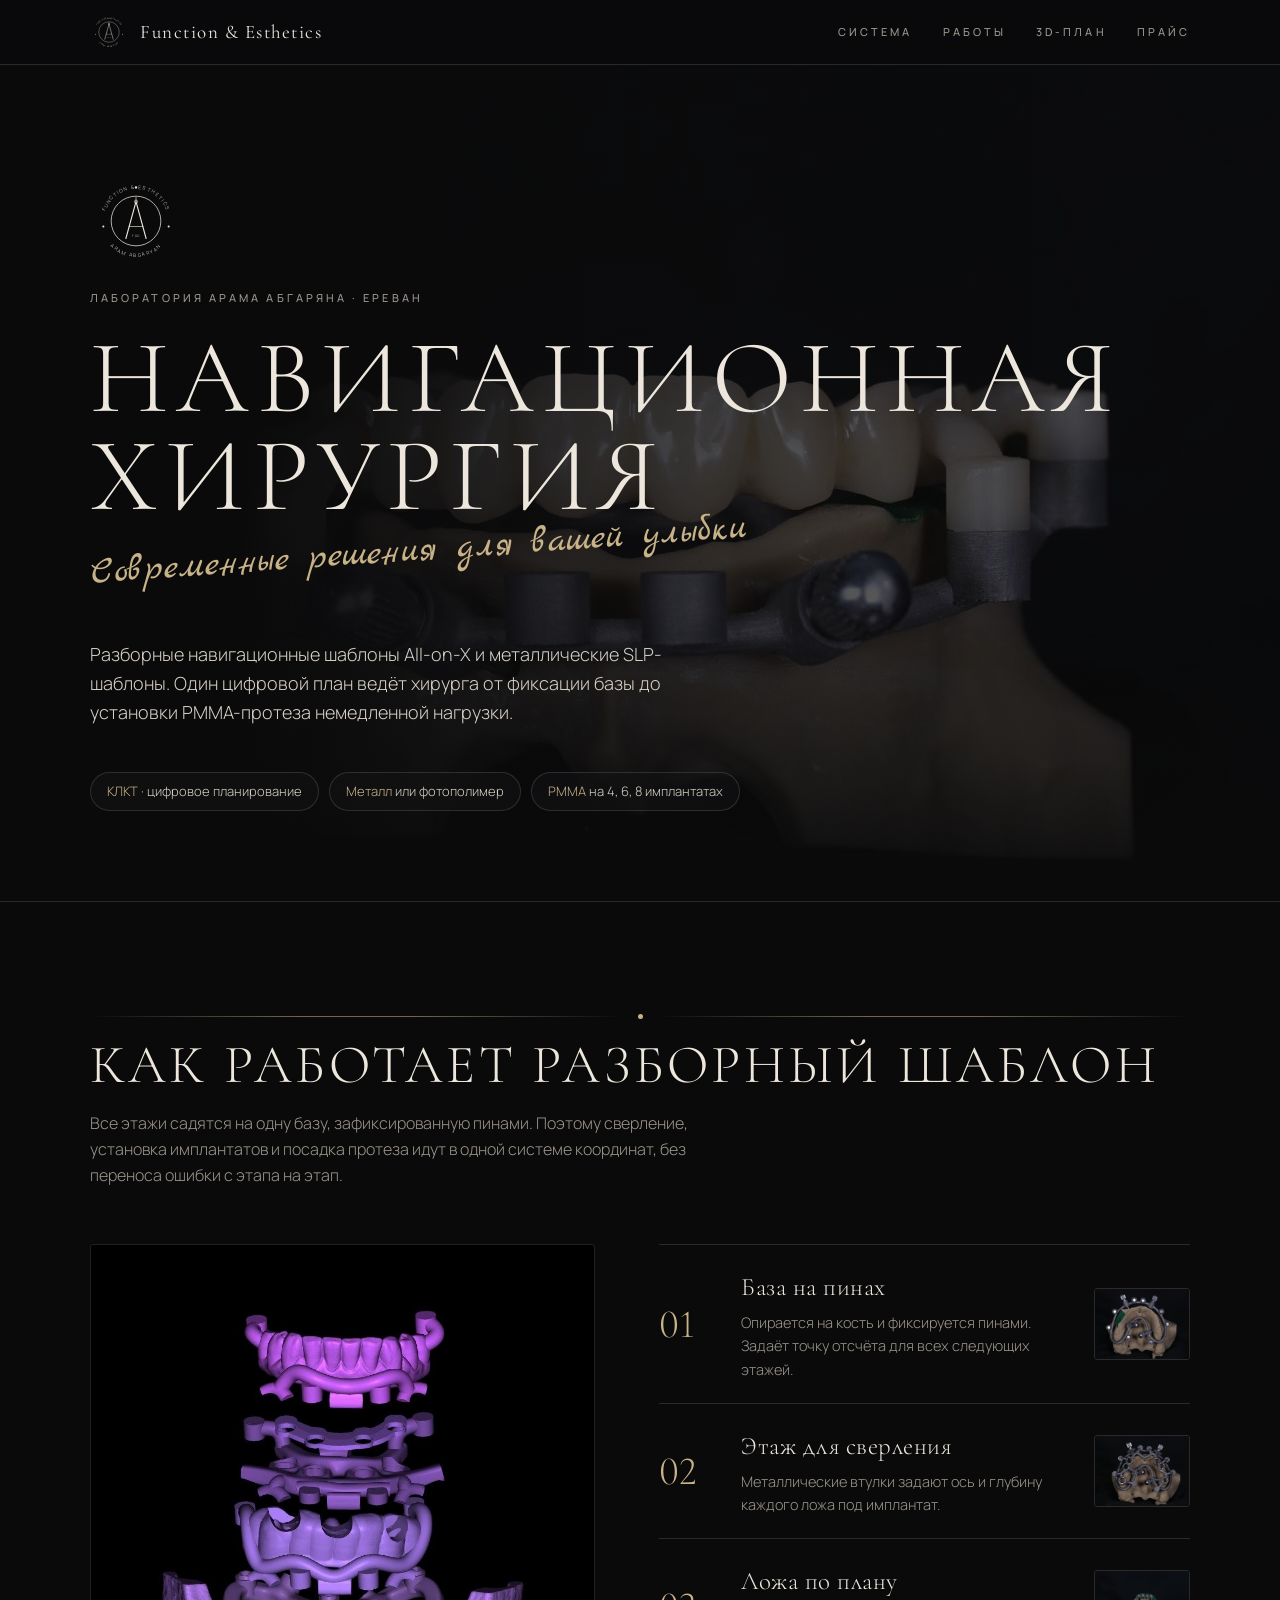
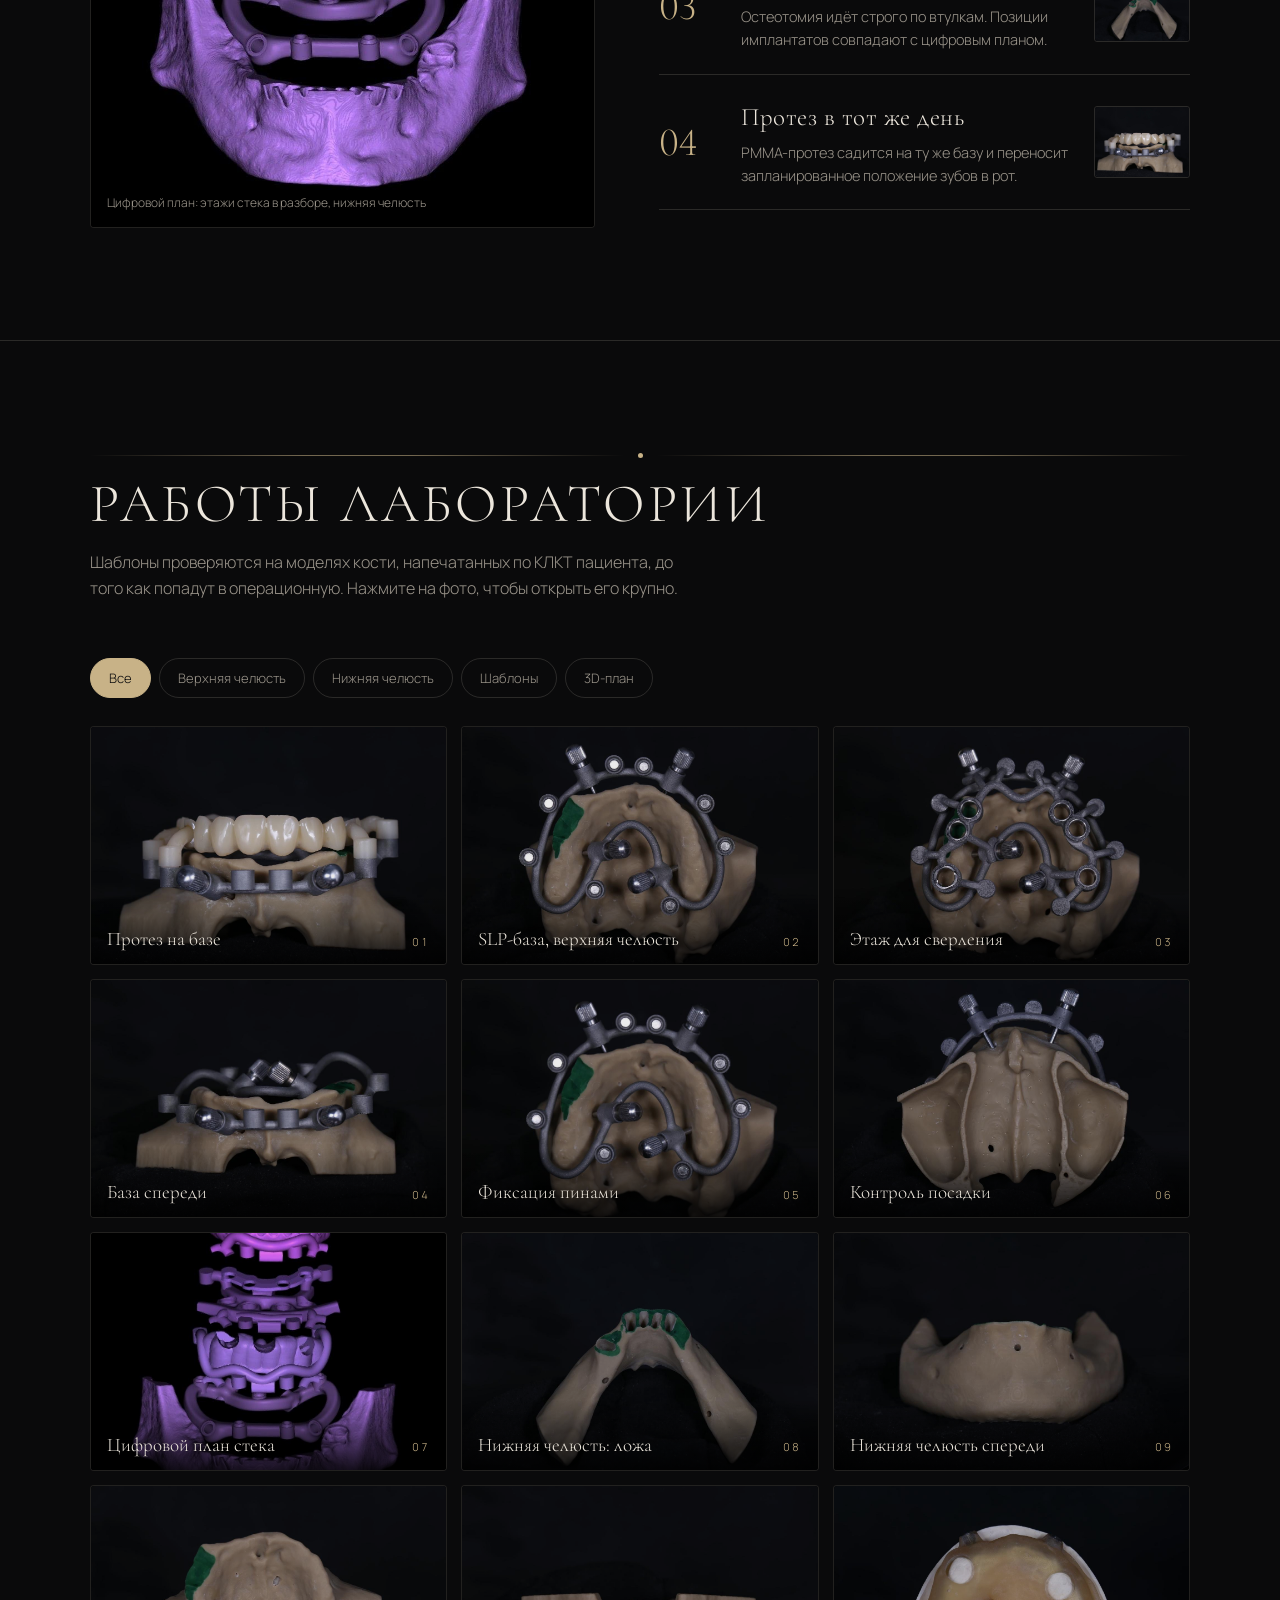
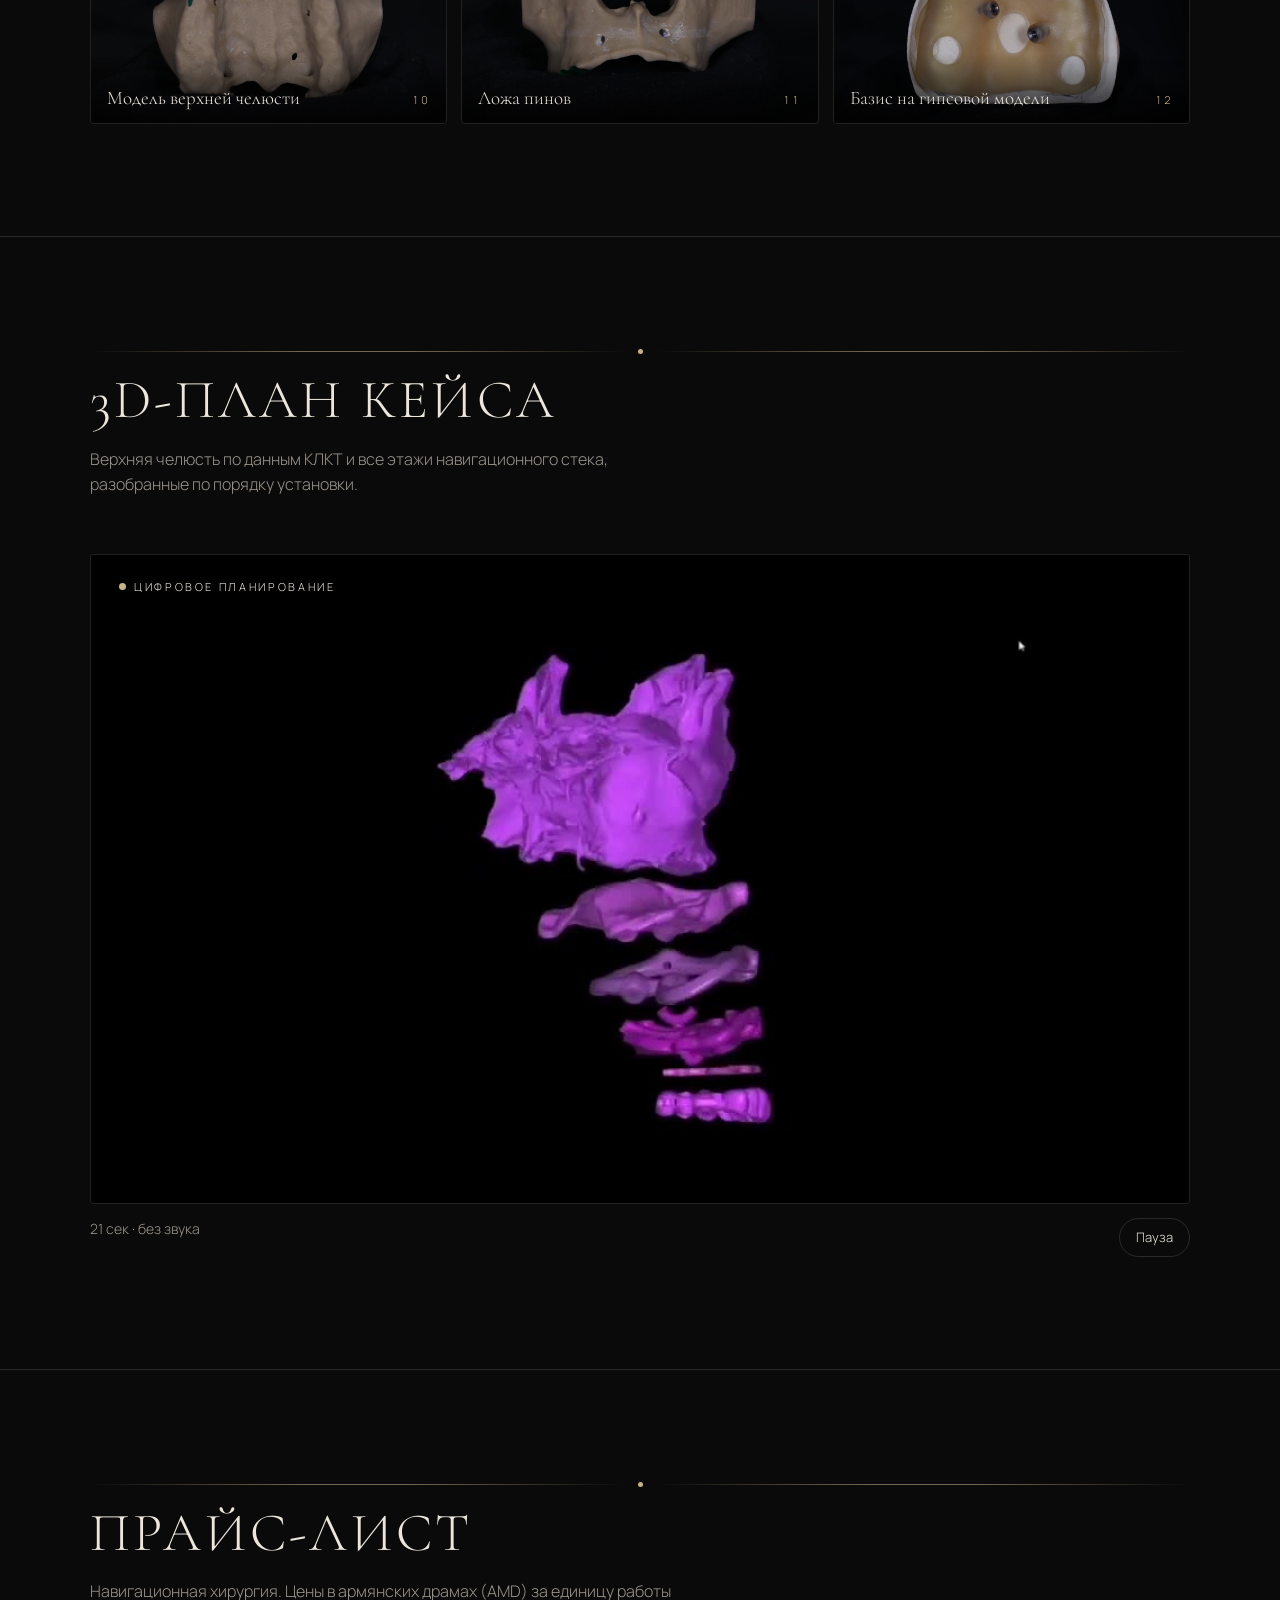
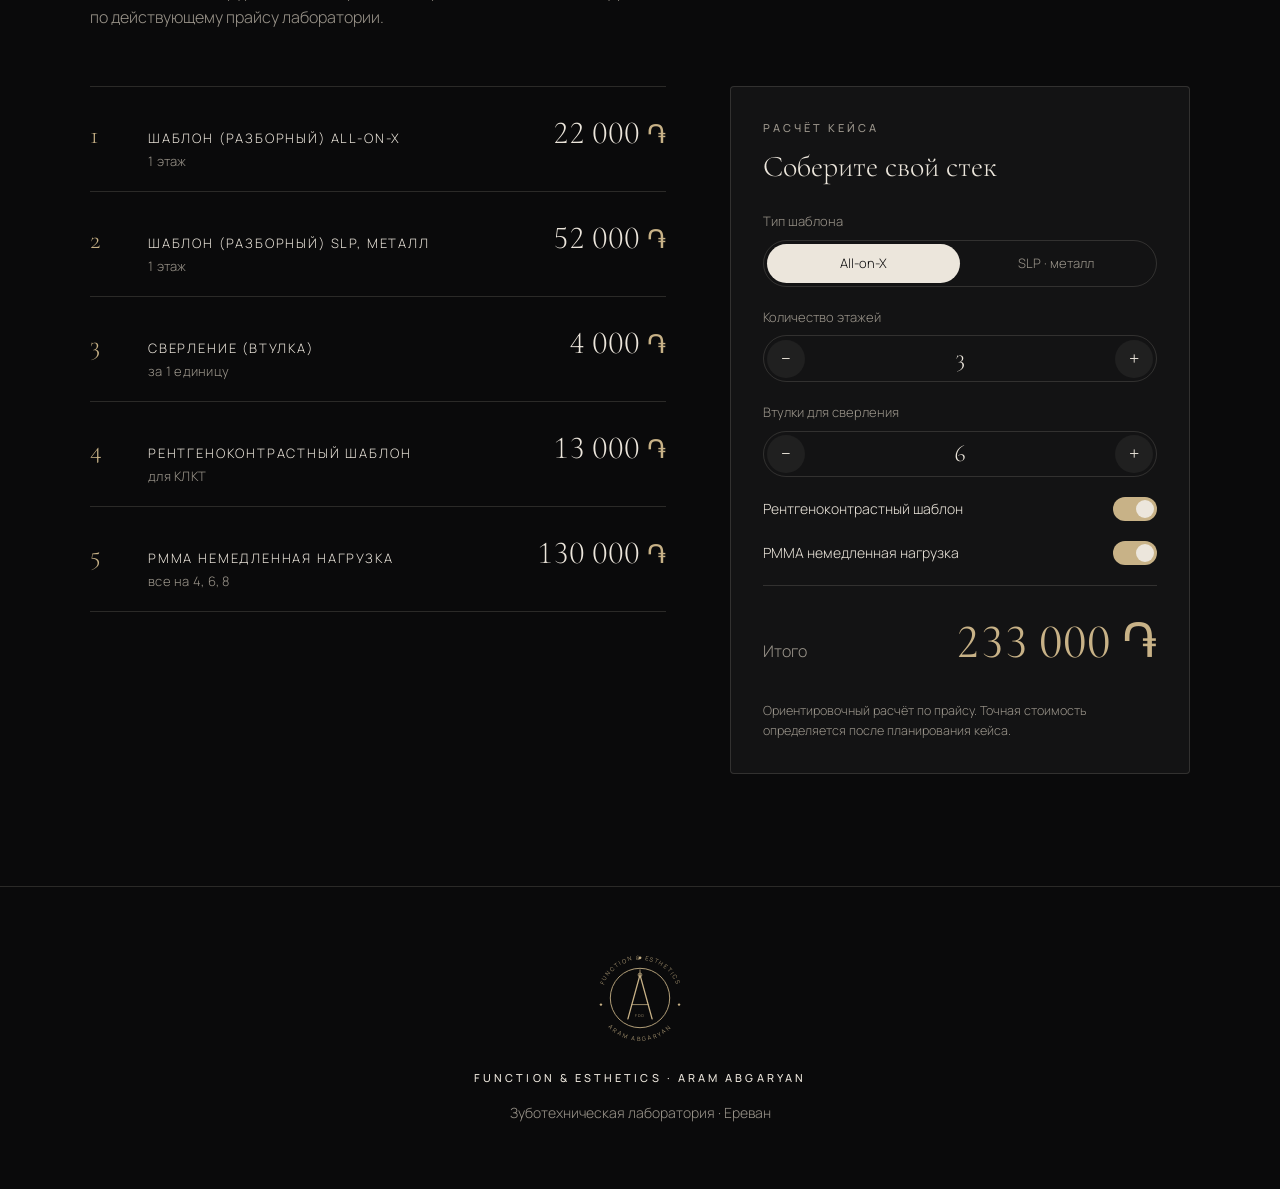
==== index.html @ 0f9ee2ac "Function & Esthetics lab gallery assets Co-Authored-By: Claude Opus 5.5 <noreply@anthropic.com> Clau" ====
<!DOCTYPE html>
<html lang="ru">
<head>
<meta charset="utf-8">
<meta name="viewport" content="width=device-width, initial-scale=1">
<title>Function &amp; Esthetics — Навигационная хирургия</title>
<link rel="preconnect" href="https://fonts.googleapis.com">
<link rel="preconnect" href="https://fonts.gstatic.com" crossorigin>
<link href="https://fonts.googleapis.com/css2?family=Cormorant+Garamond:wght@300;400;500&family=Manrope:wght@300;400;500;600&family=Marck+Script&display=swap" rel="stylesheet">
<style>
:root{
  /* Single-theme by choice: black studio, ivory type, champagne hairlines — matches the lab's own price poster */
  --ink:#0a0a0b;
  --panel:#131314;
  --ivory:#ece6dc;
  --muted:#9b958b;
  --champagne:#c8b287;
  --line:rgba(236,230,220,.14);
  --display:"Cormorant Garamond","Times New Roman",serif;
  --body:"Manrope","Helvetica Neue",Arial,sans-serif;
  --script:"Marck Script","Brush Script MT",cursive;
  /* layout: editorial column, full-bleed photography, hairline rules between sections */
  color-scheme:dark;
}
*{box-sizing:border-box}
html,body{margin:0}
body{background:var(--ink);color:var(--ivory);font-family:var(--body);font-weight:300;font-size:16px;line-height:1.6;-webkit-font-smoothing:antialiased}
img,video{max-width:100%;display:block}
a{color:inherit}
button{font:inherit;color:inherit}
:focus-visible{outline:1px solid var(--champagne);outline-offset:3px}
.wrap{max-width:1180px;margin:0 auto;padding:0 clamp(16px,4vw,40px)}
.caps{font-family:var(--body);font-size:11px;letter-spacing:.28em;text-transform:uppercase;font-weight:500}
.muted{color:var(--muted)}
h1,h2,h3{font-family:var(--display);font-weight:300;margin:0;text-wrap:balance}
h2{font-size:clamp(34px,5vw,54px);letter-spacing:.06em;text-transform:uppercase;line-height:1.05}
.rule{display:flex;align-items:center;gap:14px;color:var(--champagne)}
.rule::before,.rule::after{content:"";height:1px;flex:1;background:linear-gradient(90deg,transparent,var(--champagne) 40%,var(--champagne) 60%,transparent);opacity:.55}
.dot{width:5px;height:5px;border-radius:50%;background:var(--champagne)}

/* top bar */
header.bar{position:sticky;top:0;z-index:20;background:rgba(10,10,11,.82);backdrop-filter:blur(14px);-webkit-backdrop-filter:blur(14px);border-bottom:1px solid var(--line)}
.bar .wrap{display:flex;align-items:center;justify-content:space-between;gap:16px;height:64px}
.brand{display:flex;align-items:center;gap:12px;text-decoration:none}
.brand svg{width:38px;height:38px}
.brand b{font-family:var(--display);font-weight:400;font-size:19px;letter-spacing:.08em}
nav{display:flex;gap:clamp(12px,2.6vw,30px)}
nav a{text-decoration:none;color:var(--muted);transition:color .2s}
nav a:hover{color:var(--ivory)}
@media (max-width:620px){nav{display:none}}

/* hero */
.hero{position:relative;border-bottom:1px solid var(--line);overflow:hidden}
.hero .photo{position:absolute;inset:0}
.hero .photo img{width:100%;height:100%;object-fit:cover;object-position:60% 40%;opacity:.55}
.hero .photo::after{content:"";position:absolute;inset:0;background:linear-gradient(90deg,var(--ink) 18%,rgba(10,10,11,.55) 55%,rgba(10,10,11,.15)),linear-gradient(0deg,var(--ink),transparent 35%)}
.hero .wrap{position:relative;padding-top:clamp(56px,9vw,110px);padding-bottom:clamp(48px,7vw,90px);display:grid;gap:22px}
.hero .seal{width:92px;height:92px}
.hero h1{font-size:clamp(44px,8.2vw,104px);line-height:.95;letter-spacing:.07em;text-transform:uppercase;max-width:11ch}
.script{font-family:var(--script);color:var(--champagne);font-size:clamp(26px,3.4vw,38px);line-height:1.1;transform:rotate(-4deg);transform-origin:left;margin:6px 0 4px}
.lead{max-width:52ch;color:#d6d0c6;font-size:clamp(16px,1.6vw,18px)}
.chips{display:flex;flex-wrap:wrap;gap:10px;margin-top:6px}
.chip{border:1px solid var(--line);border-radius:999px;padding:8px 16px;font-size:13px;color:#d6d0c6;background:rgba(19,19,20,.6)}
.chip em{font-style:normal;color:var(--champagne)}

section{padding:clamp(64px,9vw,112px) 0;border-bottom:1px solid var(--line)}
.head{display:grid;gap:18px;margin-bottom:clamp(32px,5vw,56px)}
.head p{max-width:60ch;margin:0;color:var(--muted)}

/* stack */
.stack{display:grid;grid-template-columns:1fr 1.05fr;gap:clamp(28px,5vw,64px);align-items:start}
@media (max-width:860px){.stack{grid-template-columns:1fr}}
.render{position:relative;background:#000;border:1px solid var(--line);border-radius:4px;overflow:hidden}
.render img{width:100%;aspect-ratio:935/1080;object-fit:cover}
.render figcaption{position:absolute;left:16px;bottom:14px;right:16px;font-size:12px;color:var(--muted)}
.steps{list-style:none;margin:0;padding:0;display:grid}
.step{display:grid;grid-template-columns:64px 1fr 96px;gap:18px;align-items:center;padding:22px 0;border-top:1px solid var(--line);cursor:pointer;background:none;border-left:0;border-right:0;border-bottom:0;text-align:left;width:100%}
.steps li:last-child .step{border-bottom:1px solid var(--line)}
.step .n{font-family:var(--display);font-size:40px;color:var(--champagne);line-height:1;font-variant-numeric:lining-nums}
.step h3{font-size:25px;letter-spacing:.02em;margin-bottom:4px}
.step p{margin:0;color:var(--muted);font-size:14.5px}
.step img{width:96px;height:72px;object-fit:cover;border-radius:3px;border:1px solid var(--line);transition:transform .35s,border-color .35s}
.step:hover img{transform:scale(1.04);border-color:var(--champagne)}
@media (max-width:480px){.step{grid-template-columns:44px 1fr}.step img{display:none}.step .n{font-size:32px}}

/* gallery */
.filters{display:flex;flex-wrap:wrap;gap:8px;margin-bottom:28px}
.filters button{background:none;border:1px solid var(--line);border-radius:999px;padding:9px 18px;font-size:13px;color:var(--muted);cursor:pointer;transition:all .2s}
.filters button:hover{color:var(--ivory)}
.filters button[aria-pressed="true"]{border-color:var(--champagne);color:var(--ink);background:var(--champagne)}
.grid{display:grid;grid-template-columns:repeat(3,1fr);gap:14px}
@media (max-width:900px){.grid{grid-template-columns:repeat(2,1fr)}}
@media (max-width:420px){.grid{grid-template-columns:1fr}}
.card{position:relative;padding:0;border:1px solid var(--line);border-radius:4px;overflow:hidden;background:#000;cursor:zoom-in;text-align:left}
.card img{width:100%;aspect-ratio:3/2;object-fit:cover;transition:transform .7s cubic-bezier(.2,.7,.2,1),opacity .4s;opacity:.92}
.card:hover img{transform:scale(1.045);opacity:1}
.card .cap{position:absolute;left:0;right:0;bottom:0;padding:34px 16px 14px;background:linear-gradient(0deg,rgba(0,0,0,.85),transparent);display:flex;justify-content:space-between;align-items:end;gap:10px}
.card .cap span{font-family:var(--display);font-size:19px;line-height:1.15}
.card .cap small{font-size:11px;letter-spacing:.2em;color:var(--champagne);font-variant-numeric:tabular-nums}
.card[hidden]{display:none}

/* film */
.film{position:relative;border:1px solid var(--line);border-radius:4px;overflow:hidden;background:#000}
.film video{width:100%;aspect-ratio:976/576;object-fit:cover}
.film .tag{position:absolute;top:16px;left:16px;display:flex;align-items:center;gap:8px;font-size:11px;letter-spacing:.24em;text-transform:uppercase;color:var(--ivory);background:rgba(0,0,0,.55);padding:7px 12px;border-radius:999px}
.film .tag i{width:7px;height:7px;border-radius:50%;background:var(--champagne)}
.film-note{display:flex;justify-content:space-between;flex-wrap:wrap;gap:12px;margin-top:14px;font-size:14px}
.ghost{background:none;border:1px solid var(--line);border-radius:999px;padding:8px 16px;cursor:pointer;font-size:13px}
.ghost:hover{border-color:var(--champagne)}

/* price */
.price{display:grid;grid-template-columns:1.25fr 1fr;gap:clamp(28px,5vw,64px);align-items:start}
@media (max-width:900px){.price{grid-template-columns:1fr}}
.list{list-style:none;margin:0;padding:0}
.list li{display:grid;grid-template-columns:44px 1fr auto;gap:14px;align-items:baseline;padding:20px 0;border-bottom:1px solid var(--line)}
.list li:first-child{border-top:1px solid var(--line)}
.list .i{font-family:var(--display);font-size:26px;color:var(--champagne)}
.list .t{font-size:13px;letter-spacing:.14em;text-transform:uppercase;line-height:1.5}
.list .t small{display:block;letter-spacing:.02em;text-transform:none;color:var(--muted);font-size:13px;margin-top:3px}
.list .cur{color:var(--champagne);font-size:.8em}
.list .p{font-family:var(--display);font-size:clamp(26px,3vw,32px);font-variant-numeric:tabular-nums lining-nums;white-space:nowrap}
.calc{border:1px solid var(--line);border-radius:4px;padding:clamp(20px,3vw,32px);background:var(--panel);display:grid;gap:20px}
.calc h3{font-size:30px}
.field{display:grid;gap:8px}
.field label{font-size:13px;color:var(--muted)}
.seg{display:grid;grid-template-columns:1fr 1fr;border:1px solid var(--line);border-radius:999px;padding:3px}
.seg button{background:none;border:0;border-radius:999px;padding:9px 10px;font-size:13px;cursor:pointer;color:var(--muted)}
.seg button[aria-pressed="true"]{background:var(--ivory);color:var(--ink)}
.stepper{display:flex;align-items:center;justify-content:space-between;border:1px solid var(--line);border-radius:999px;padding:3px}
.stepper button{width:38px;height:38px;border-radius:50%;border:0;background:rgba(236,230,220,.06);cursor:pointer;font-size:18px}
.stepper button:hover{background:rgba(200,178,135,.25)}
.stepper output{font-family:var(--display);font-size:24px;font-variant-numeric:tabular-nums}
.toggle{display:flex;align-items:center;justify-content:space-between;gap:12px;font-size:14px;cursor:pointer}
.toggle input{appearance:none;-webkit-appearance:none;width:44px;height:24px;border-radius:999px;background:rgba(236,230,220,.14);position:relative;cursor:pointer;flex:none;margin:0;transition:background .2s}
.toggle input::after{content:"";position:absolute;top:3px;left:3px;width:18px;height:18px;border-radius:50%;background:var(--ivory);transition:transform .2s}
.toggle input:checked{background:var(--champagne)}
.toggle input:checked::after{transform:translateX(20px)}
.total{border-top:1px solid var(--line);padding-top:18px;display:flex;justify-content:space-between;align-items:baseline;gap:12px}
.total strong{font-family:var(--display);font-weight:400;font-size:clamp(38px,5vw,48px);color:var(--champagne);font-variant-numeric:tabular-nums lining-nums}
.fine{font-size:12.5px;color:var(--muted);margin:0}

footer{padding:56px 0 64px}
footer .wrap{display:grid;justify-items:center;gap:16px;text-align:center}
footer svg{width:110px;height:110px}

/* lightbox */
.lb{position:fixed;inset:0;z-index:50;background:rgba(5,5,6,.96);display:none;grid-template-rows:auto 1fr auto;padding:16px clamp(12px,3vw,32px)}
.lb.open{display:grid}
.lb-top{display:flex;justify-content:space-between;align-items:center;height:48px}
.lb-stage{position:relative;display:flex;align-items:center;justify-content:center;min-height:0;touch-action:pan-y}
.lb-stage img{max-height:100%;max-width:100%;object-fit:contain;border-radius:3px}
.lb-nav{position:absolute;top:50%;transform:translateY(-50%);width:52px;height:52px;border-radius:50%;border:1px solid var(--line);background:rgba(10,10,11,.6);cursor:pointer;font-size:22px}
.lb-nav:hover{border-color:var(--champagne)}
.lb-prev{left:0}.lb-next{right:0}
@media (max-width:620px){.lb-nav{display:none}}
.lb-cap{max-width:760px;margin:0 auto;text-align:center;padding:16px 0 8px}
.lb-cap h3{font-size:28px;margin-bottom:6px}
.lb-cap p{margin:0;color:#cfc9bf;font-size:15px}
.x{background:none;border:1px solid var(--line);border-radius:999px;padding:8px 16px;cursor:pointer;font-size:13px}

@media (prefers-reduced-motion:reduce){*{transition:none!important;animation:none!important}}
</style>
</head>
<body>

<svg width="0" height="0" style="position:absolute" aria-hidden="true">
  <defs>
    <symbol id="seal" viewBox="0 0 200 200">
      <path id="arcTop" d="M30,100 a70,70 0 0 1 140,0" fill="none"/>
      <path id="arcBot" d="M22,100 a78,78 0 0 0 156,0" fill="none"/>
      <circle cx="100" cy="100" r="54" fill="none" stroke="currentColor" stroke-width="1.6"/>
      <circle cx="100" cy="27" r="2.6" fill="currentColor"/>
      <circle cx="29" cy="112" r="2.2" fill="currentColor"/>
      <circle cx="171" cy="112" r="2.2" fill="currentColor"/>
      <!-- compass-style A -->
      <path d="M100 58 L78 138 M100 58 L122 138" stroke="currentColor" stroke-width="2.4" fill="none" stroke-linecap="round"/>
      <path d="M84 112 L116 112" stroke="currentColor" stroke-width="1.4"/>
      <path d="M100 48 L100 58" stroke="currentColor" stroke-width="1.4"/>
      <circle cx="100" cy="58" r="3.4" fill="none" stroke="currentColor" stroke-width="1.4"/>
      <text x="100" y="134" text-anchor="middle" font-family="Manrope,Arial" font-size="7" letter-spacing="1.5" fill="currentColor">FDO</text>
      <text font-family="Manrope,Arial" font-size="10.5" letter-spacing="3.2" fill="currentColor"><textPath href="#arcTop" startOffset="50%" text-anchor="middle">FUNCTION &amp; ESTHETICS</textPath></text>
      <text font-family="Manrope,Arial" font-size="10.5" letter-spacing="3.2" fill="currentColor"><textPath href="#arcBot" startOffset="50%" text-anchor="middle">ARAM ABGARYAN</textPath></text>
    </symbol>
  </defs>
</svg>

<header class="bar">
  <div class="wrap">
    <a class="brand" href="#top" aria-label="Function & Esthetics, наверх">
      <svg style="color:var(--ivory)"><use href="#seal"/></svg>
      <b>Function &amp; Esthetics</b>
    </a>
    <nav class="caps" aria-label="Разделы">
      <a href="#stack">Система</a>
      <a href="#works">Работы</a>
      <a href="#film">3D-план</a>
      <a href="#price">Прайс</a>
    </nav>
  </div>
</header>

<main id="top">
  <div class="hero">
    <div class="photo"><img src="assets/stack-front.jpg" alt="" fetchpriority="high"></div>
    <div class="wrap">
      <svg class="seal" style="color:var(--ivory)" aria-hidden="true"><use href="#seal"/></svg>
      <div class="caps muted">Лаборатория Арама Абгаряна · Ереван</div>
      <h1>Навигационная хирургия</h1>
      <div class="script">Современные решения для вашей улыбки</div>
      <p class="lead">Разборные навигационные шаблоны All-on-X и металлические SLP-шаблоны. Один цифровой план ведёт хирурга от фиксации базы до установки PMMA-протеза немедленной нагрузки.</p>
      <div class="chips">
        <span class="chip"><em>КЛКТ</em> · цифровое планирование</span>
        <span class="chip"><em>Металл</em> или фотополимер</span>
        <span class="chip"><em>PMMA</em> на 4, 6, 8 имплантатах</span>
      </div>
    </div>
  </div>

  <section id="stack">
    <div class="wrap">
      <div class="head">
        <div class="rule"><span class="dot"></span></div>
        <h2>Как работает разборный шаблон</h2>
        <p>Все этажи садятся на одну базу, зафиксированную пинами. Поэтому сверление, установка имплантатов и посадка протеза идут в одной системе координат, без переноса ошибки с этапа на этап.</p>
      </div>
      <div class="stack">
        <figure class="render" style="margin:0">
          <img src="assets/plan-render.jpg" alt="3D-модель нижней челюсти и этажи навигационного шаблона в разборе" loading="lazy">
          <figcaption>Цифровой план: этажи стека в разборе, нижняя челюсть</figcaption>
        </figure>
        <ol class="steps">
          <li><button class="step" data-open="base-upper">
            <span class="n">01</span>
            <span><h3>База на пинах</h3><p>Опирается на кость и фиксируется пинами. Задаёт точку отсчёта для всех следующих этажей.</p></span>
            <img src="assets/base-upper.jpg" alt="" loading="lazy">
          </button></li>
          <li><button class="step" data-open="drill-level">
            <span class="n">02</span>
            <span><h3>Этаж для сверления</h3><p>Металлические втулки задают ось и глубину каждого ложа под имплантат.</p></span>
            <img src="assets/drill-level.jpg" alt="" loading="lazy">
          </button></li>
          <li><button class="step" data-open="lower-osteotomy">
            <span class="n">03</span>
            <span><h3>Ложа по плану</h3><p>Остеотомия идёт строго по втулкам. Позиции имплантатов совпадают с цифровым планом.</p></span>
            <img src="assets/lower-osteotomy.jpg" alt="" loading="lazy">
          </button></li>
          <li><button class="step" data-open="stack-front">
            <span class="n">04</span>
            <span><h3>Протез в тот же день</h3><p>PMMA-протез садится на ту же базу и переносит запланированное положение зубов в рот.</p></span>
            <img src="assets/stack-front.jpg" alt="" loading="lazy">
          </button></li>
        </ol>
      </div>
    </div>
  </section>

  <section id="works">
    <div class="wrap">
      <div class="head">
        <div class="rule"><span class="dot"></span></div>
        <h2>Работы лаборатории</h2>
        <p>Шаблоны проверяются на моделях кости, напечатанных по КЛКТ пациента, до того как попадут в операционную. Нажмите на фото, чтобы открыть его крупно.</p>
      </div>
      <div class="filters" role="group" aria-label="Фильтр работ" id="filters"></div>
      <div class="grid" id="grid"></div>
    </div>
  </section>

  <section id="film">
    <div class="wrap">
      <div class="head">
        <div class="rule"><span class="dot"></span></div>
        <h2>3D-план кейса</h2>
        <p>Верхняя челюсть по данным КЛКТ и все этажи навигационного стека, разобранные по порядку установки.</p>
      </div>
      <div class="film">
        <video id="vid" src="assets/plan.mp4" poster="assets/plan-poster.jpg" autoplay muted loop playsinline preload="metadata" aria-label="Вращающаяся 3D-модель верхней челюсти со стеком шаблонов"></video>
        <span class="tag"><i></i>Цифровое планирование</span>
      </div>
      <div class="film-note">
        <span class="muted">21 сек · без звука</span>
        <button class="ghost" id="vidToggle" type="button">Пауза</button>
      </div>
    </div>
  </section>

  <section id="price">
    <div class="wrap">
      <div class="head">
        <div class="rule"><span class="dot"></span></div>
        <h2>Прайс-лист</h2>
        <p>Навигационная хирургия. Цены в армянских драмах (AMD) за единицу работы по действующему прайсу лаборатории.</p>
      </div>
      <div class="price">
        <ol class="list">
          <li><span class="i">1</span><span class="t">Шаблон (разборный) All-on-X<small>1 этаж</small></span><span class="p">22 000 <span class="cur">֏</span></span></li>
          <li><span class="i">2</span><span class="t">Шаблон (разборный) SLP, металл<small>1 этаж</small></span><span class="p">52 000 <span class="cur">֏</span></span></li>
          <li><span class="i">3</span><span class="t">Сверление (втулка)<small>за 1 единицу</small></span><span class="p">4 000 <span class="cur">֏</span></span></li>
          <li><span class="i">4</span><span class="t">Рентгеноконтрастный шаблон<small>для КЛКТ</small></span><span class="p">13 000 <span class="cur">֏</span></span></li>
          <li><span class="i">5</span><span class="t">PMMA немедленная нагрузка<small>все на 4, 6, 8</small></span><span class="p">130 000 <span class="cur">֏</span></span></li>
        </ol>

        <form class="calc" id="calc" aria-labelledby="calcTitle">
          <div>
            <div class="caps muted" style="margin-bottom:6px">Расчёт кейса</div>
            <h3 id="calcTitle">Соберите свой стек</h3>
          </div>
          <div class="field">
            <label id="lblType">Тип шаблона</label>
            <div class="seg" role="group" aria-labelledby="lblType">
              <button type="button" id="tAll" aria-pressed="true" data-price="22000">All-on-X</button>
              <button type="button" id="tSlp" aria-pressed="false" data-price="52000">SLP · металл</button>
            </div>
          </div>
          <div class="field">
            <label id="lblFloors">Количество этажей</label>
            <div class="stepper" role="group" aria-labelledby="lblFloors">
              <button type="button" id="fMinus" aria-label="Меньше этажей">−</button>
              <output id="floors" aria-live="polite">3</output>
              <button type="button" id="fPlus" aria-label="Больше этажей">+</button>
            </div>
          </div>
          <div class="field">
            <label id="lblSleeves">Втулки для сверления</label>
            <div class="stepper" role="group" aria-labelledby="lblSleeves">
              <button type="button" id="sMinus" aria-label="Меньше втулок">−</button>
              <output id="sleeves" aria-live="polite">6</output>
              <button type="button" id="sPlus" aria-label="Больше втулок">+</button>
            </div>
          </div>
          <label class="toggle" for="xray">Рентгеноконтрастный шаблон <input type="checkbox" id="xray" checked></label>
          <label class="toggle" for="pmma">PMMA немедленная нагрузка <input type="checkbox" id="pmma" checked></label>
          <div class="total"><span class="muted">Итого</span><strong id="total">—</strong></div>
          <p class="fine">Ориентировочный расчёт по прайсу. Точная стоимость определяется после планирования кейса.</p>
        </form>
      </div>
    </div>
  </section>
</main>

<footer>
  <div class="wrap">
    <svg style="color:var(--champagne)" aria-hidden="true"><use href="#seal"/></svg>
    <div class="caps">Function &amp; Esthetics · Aram Abgaryan</div>
    <div class="muted" style="font-size:14px">Зуботехническая лаборатория · Ереван</div>
  </div>
</footer>

<div class="lb" id="lb" role="dialog" aria-modal="true" aria-labelledby="lbTitle">
  <div class="lb-top">
    <span class="caps muted" id="lbCount">01 / 12</span>
    <button class="x" id="lbClose" type="button">Закрыть ✕</button>
  </div>
  <div class="lb-stage" id="lbStage">
    <button class="lb-nav lb-prev" id="lbPrev" type="button" aria-label="Предыдущее фото">‹</button>
    <img id="lbImg" alt="">
    <button class="lb-nav lb-next" id="lbNext" type="button" aria-label="Следующее фото">›</button>
  </div>
  <div class="lb-cap"><h3 id="lbTitle"></h3><p id="lbText"></p></div>
</div>

<script>
const WORKS = [
  {id:"stack-front", t:"Протез на базе", d:"PMMA-протез немедленной нагрузки установлен на металлическую базу. Положение зубов перенесено из цифрового плана без ручной подгонки.", tags:["upper","guide"]},
  {id:"base-upper", t:"SLP-база, верхняя челюсть", d:"Металлический базовый шаблон на четырёх фиксирующих пинах. По дуге расположены посадочные гнёзда для следующих этажей.", tags:["upper","guide"]},
  {id:"drill-level", t:"Этаж для сверления", d:"Направляющий этаж с шестью металлическими втулками. Каждая втулка задаёт ось и глубину ложа под имплантат.", tags:["upper","guide"]},
  {id:"base-front", t:"База спереди", d:"Два вестибулярных пина и цилиндрические опоры, на которые садится протез.", tags:["upper","guide"]},
  {id:"base-cranial", t:"Фиксация пинами", d:"Пины вводятся вестибулярно и нёбно, поэтому база не смещается при смене этажей.", tags:["upper","guide"]},
  {id:"base-upper-2", t:"Контроль посадки", d:"Модель со стороны верхнечелюстных пазух: видно, как пины проходят через кость под базой.", tags:["upper","guide"]},
  {id:"plan-render", t:"Цифровой план стека", d:"Нижняя челюсть и все этажи шаблона в разборе: база, направляющие этажи и протез.", tags:["lower","digital"]},
  {id:"lower-osteotomy", t:"Нижняя челюсть: ложа", d:"Модель после сверления по шаблону: четыре ложа во фронтальном отделе и одно в боковом.", tags:["lower"]},
  {id:"lower-pins", t:"Нижняя челюсть спереди", d:"Три вестибулярных отверстия под фиксирующие пины базового шаблона.", tags:["lower"]},
  {id:"upper-model", t:"Модель верхней челюсти", d:"Модель кости, напечатанная по КЛКТ пациента. На ней шаблоны проверяют до операции.", tags:["upper"]},
  {id:"upper-pins", t:"Ложа пинов", d:"Вестибулярные отверстия под фиксирующие пины после снятия шаблона.", tags:["upper"]},
  {id:"resin-base", t:"Базис на гипсовой модели", d:"Фотополимерный базис с посадочными окнами и двумя металлическими резьбовыми гильзами.", tags:["guide"]}
];
const FILTERS = [["all","Все"],["upper","Верхняя челюсть"],["lower","Нижняя челюсть"],["guide","Шаблоны"],["digital","3D-план"]];
const pad = n => String(n).padStart(2,"0");

const grid = document.getElementById("grid");
WORKS.forEach((w,i)=>{
  const b = document.createElement("button");
  b.className="card"; b.type="button"; b.dataset.i=i; b.dataset.tags=w.tags.join(" ");
  b.setAttribute("aria-label", w.t + ". Открыть фото");
  b.innerHTML = `<img src="assets/${w.id}.jpg" alt="${w.t}" loading="lazy"><span class="cap"><span>${w.t}</span><small>${pad(i+1)}</small></span>`;
  b.addEventListener("click",()=>openLb(i));
  grid.appendChild(b);
});

const fWrap = document.getElementById("filters");
let current = "all";
try{ current = localStorage.getItem("fe-filter") || "all"; }catch(e){}
function applyFilter(key){
  current = key;
  try{ localStorage.setItem("fe-filter",key);}catch(e){}
  fWrap.querySelectorAll("button").forEach(b=>b.setAttribute("aria-pressed", String(b.dataset.k===key)));
  grid.querySelectorAll(".card").forEach(c=>{ c.hidden = !(key==="all" || c.dataset.tags.split(" ").includes(key)); });
}
FILTERS.forEach(([k,label])=>{
  const b=document.createElement("button"); b.type="button"; b.dataset.k=k; b.textContent=label;
  b.addEventListener("click",()=>applyFilter(k)); fWrap.appendChild(b);
});
applyFilter(FILTERS.some(f=>f[0]===current)?current:"all");

/* lightbox */
const lb=document.getElementById("lb"), lbImg=document.getElementById("lbImg");
let idx=0, visible=[], lastFocus=null;
function openLb(i){
  visible=[...grid.querySelectorAll(".card")].filter(c=>!c.hidden).map(c=>+c.dataset.i);
  if(!visible.includes(i)) visible=WORKS.map((_,k)=>k);
  idx=visible.indexOf(i); lastFocus=document.activeElement;
  show(); lb.classList.add("open"); document.body.style.overflow="hidden";
  document.getElementById("lbClose").focus();
}
function show(){
  const w=WORKS[visible[idx]];
  lbImg.src=`assets/${w.id}.jpg`; lbImg.alt=w.t;
  document.getElementById("lbTitle").textContent=w.t;
  document.getElementById("lbText").textContent=w.d;
  document.getElementById("lbCount").textContent=`${pad(idx+1)} / ${pad(visible.length)}`;
}
function move(d){ idx=(idx+d+visible.length)%visible.length; show(); }
function closeLb(){ lb.classList.remove("open"); document.body.style.overflow=""; if(lastFocus) lastFocus.focus(); }
document.getElementById("lbPrev").onclick=()=>move(-1);
document.getElementById("lbNext").onclick=()=>move(1);
document.getElementById("lbClose").onclick=closeLb;
lb.addEventListener("click",e=>{ if(e.target===lb||e.target.id==="lbStage") closeLb(); });
document.addEventListener("keydown",e=>{
  if(!lb.classList.contains("open")) return;
  if(e.key==="Escape") closeLb();
  if(e.key==="ArrowRight") move(1);
  if(e.key==="ArrowLeft") move(-1);
});
let sx=null;
document.getElementById("lbStage").addEventListener("touchstart",e=>{sx=e.touches[0].clientX},{passive:true});
document.getElementById("lbStage").addEventListener("touchend",e=>{
  if(sx===null) return; const dx=e.changedTouches[0].clientX-sx;
  if(Math.abs(dx)>45) move(dx<0?1:-1); sx=null;
});
document.querySelectorAll("[data-open]").forEach(b=>b.addEventListener("click",()=>{
  applyFilter("all"); openLb(WORKS.findIndex(w=>w.id===b.dataset.open));
}));

/* video */
const vid=document.getElementById("vid"), vt=document.getElementById("vidToggle");
if(window.matchMedia("(prefers-reduced-motion: reduce)").matches){ vid.removeAttribute("autoplay"); vid.pause(); vt.textContent="Смотреть"; }
vt.onclick=()=>{ if(vid.paused){ vid.play().catch(()=>{}); vt.textContent="Пауза"; } else { vid.pause(); vt.textContent="Смотреть"; } };
vid.addEventListener("pause",()=>vt.textContent="Смотреть");
vid.addEventListener("play",()=>vt.textContent="Пауза");

/* calculator */
const fmt = n => n.toLocaleString("ru-RU").replace(/ /g," ");
let type=22000, floors=3, sleeves=6;
const $=id=>document.getElementById(id);
function calc(){
  $("floors").textContent=floors; $("sleeves").textContent=sleeves;
  const total = type*floors + 4000*sleeves + ($("xray").checked?13000:0) + ($("pmma").checked?130000:0);
  $("total").textContent=fmt(total)+" ֏";
}
[["tAll",22000],["tSlp",52000]].forEach(([id,p])=>$(id).onclick=()=>{
  type=p; $("tAll").setAttribute("aria-pressed",String(id==="tAll")); $("tSlp").setAttribute("aria-pressed",String(id==="tSlp")); calc();
});
$("fMinus").onclick=()=>{floors=Math.max(1,floors-1);calc()};
$("fPlus").onclick=()=>{floors=Math.min(6,floors+1);calc()};
$("sMinus").onclick=()=>{sleeves=Math.max(0,sleeves-1);calc()};
$("sPlus").onclick=()=>{sleeves=Math.min(12,sleeves+1);calc()};
$("xray").onchange=calc; $("pmma").onchange=calc;
$("calc").addEventListener("submit",e=>e.preventDefault());
calc();
</script>
</body>
</html>
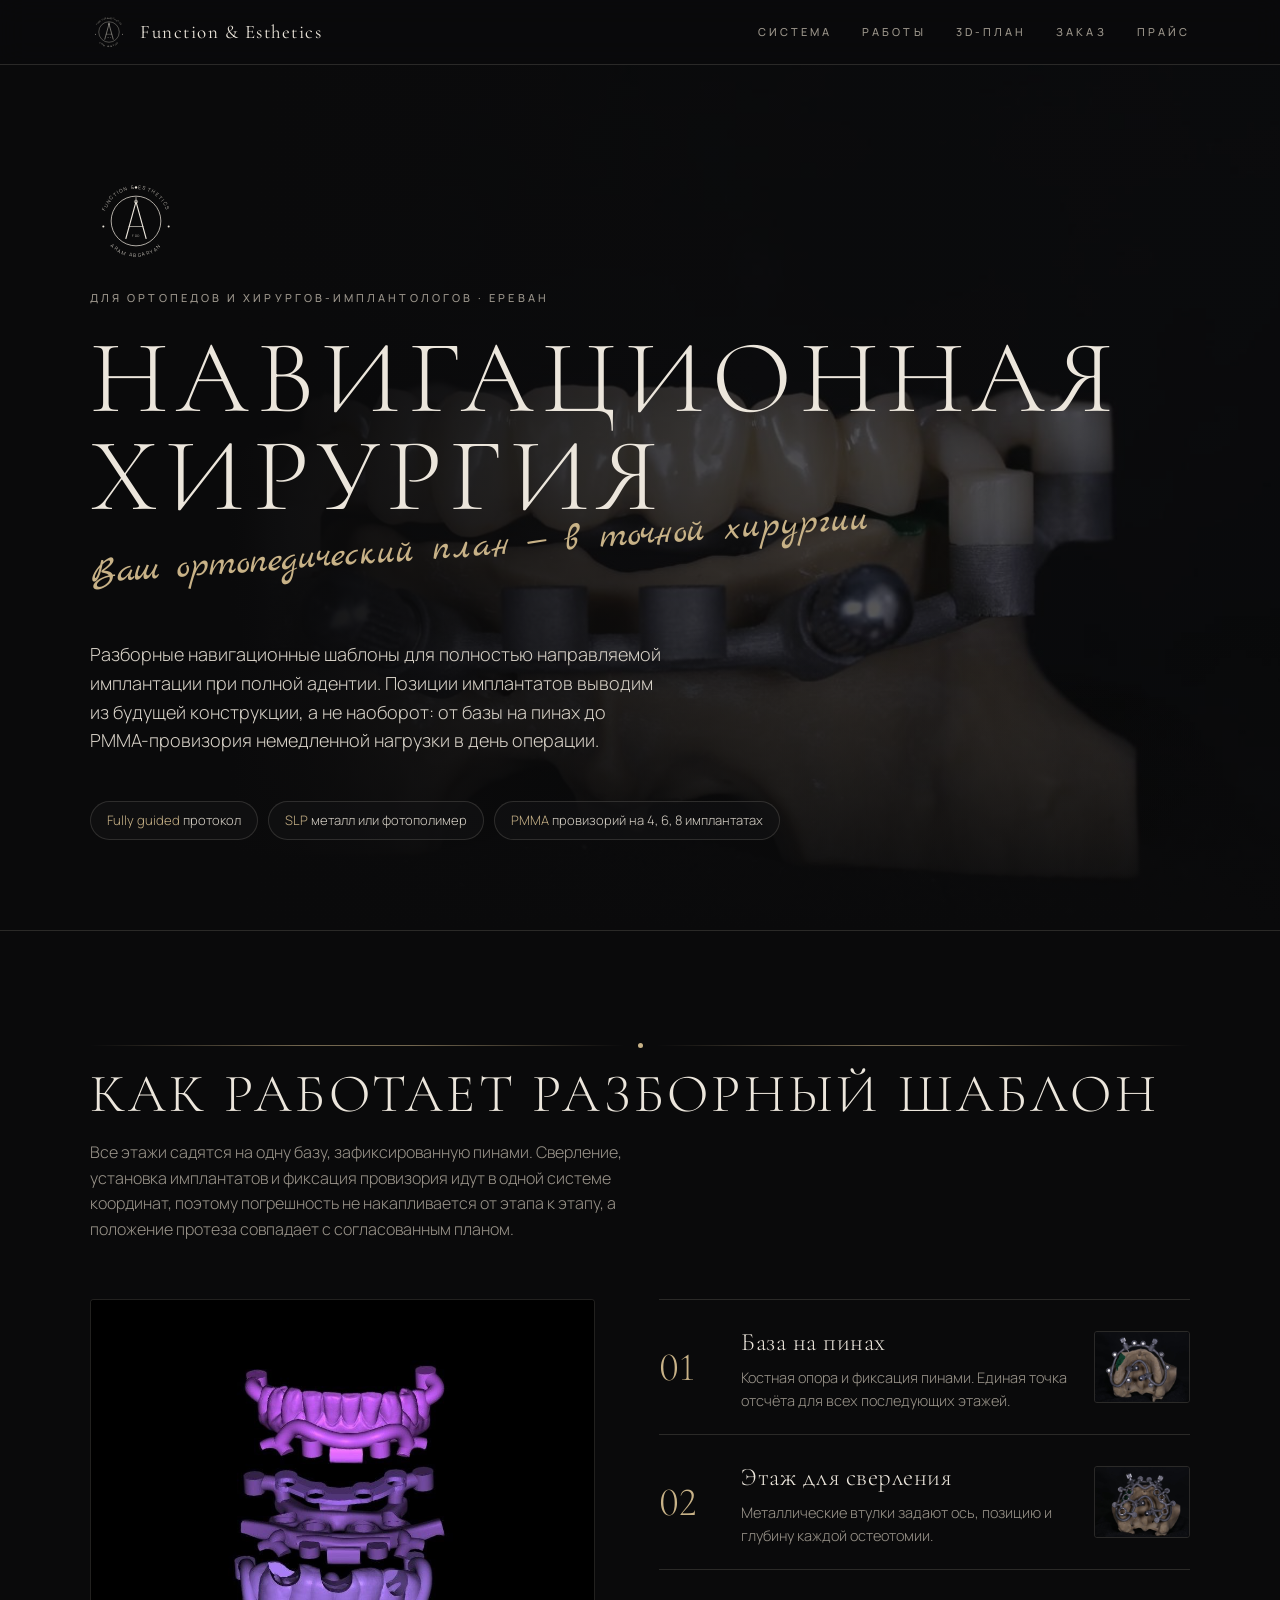
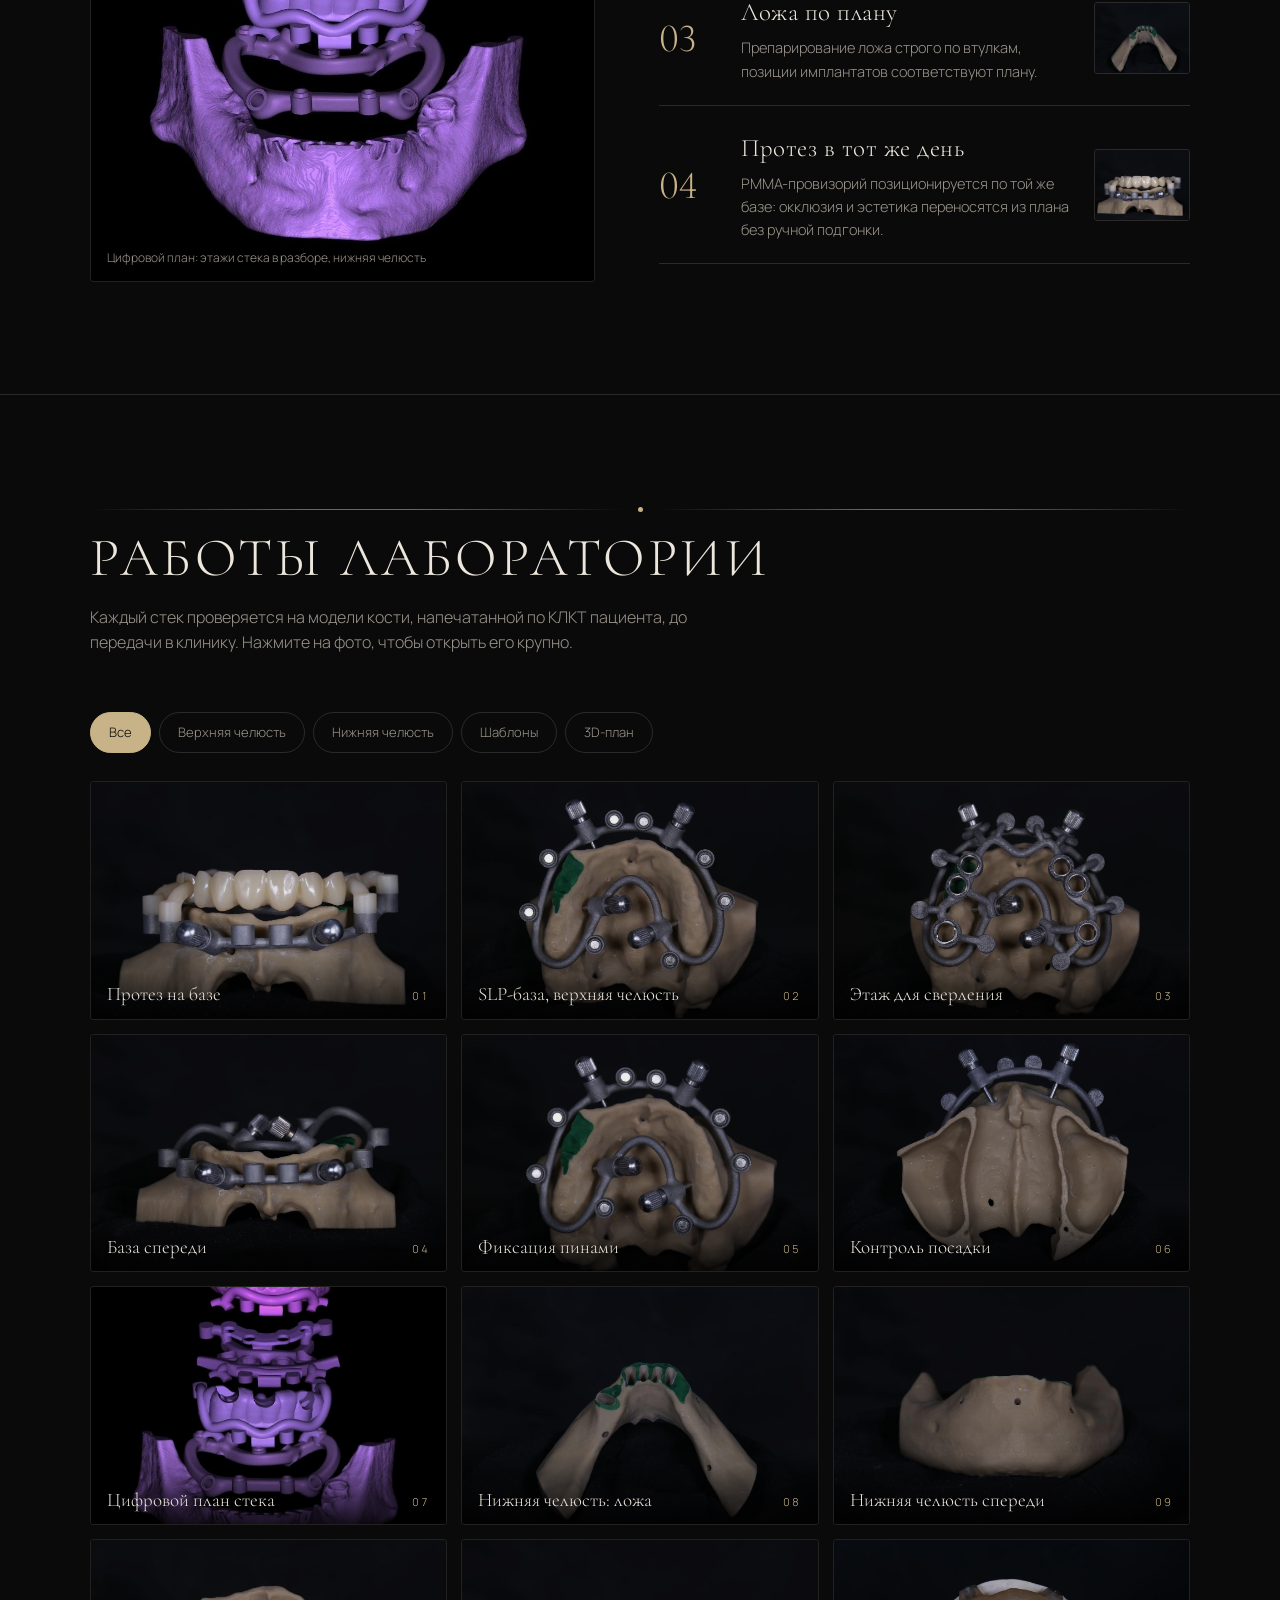
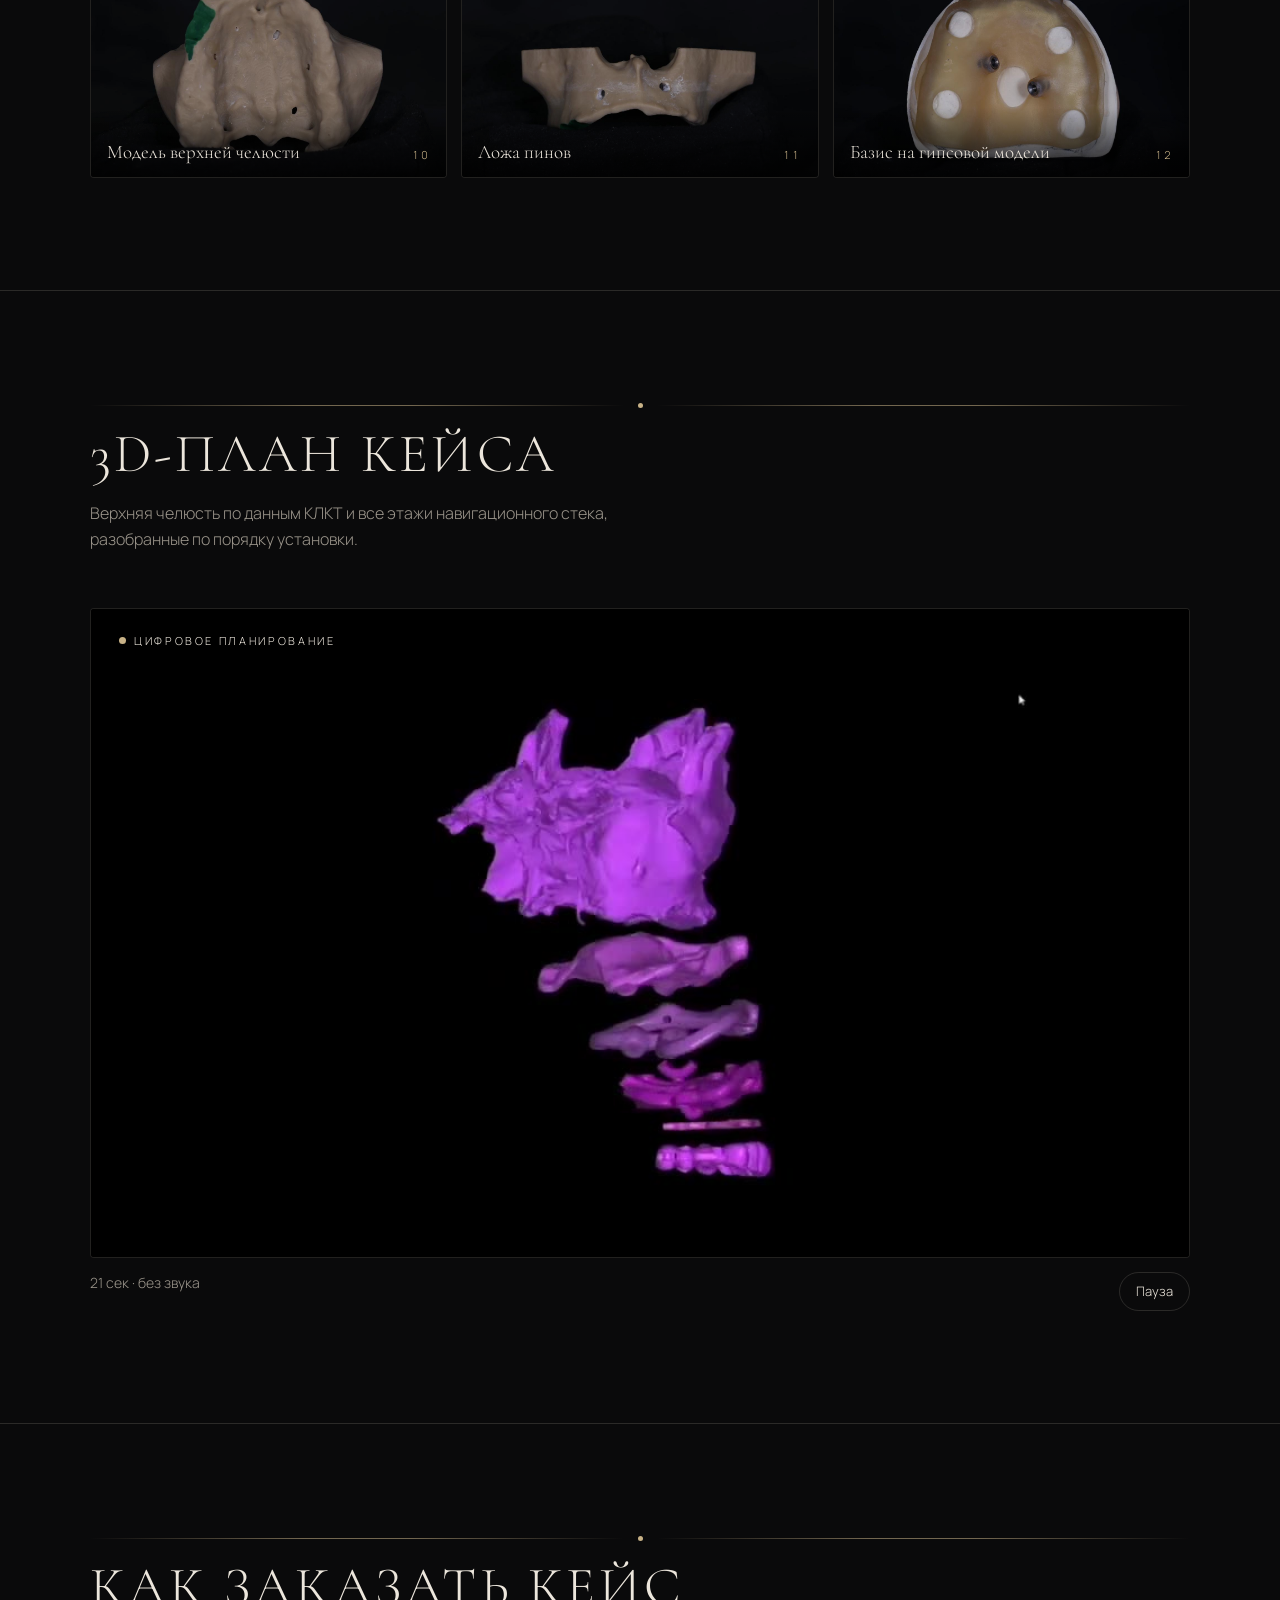
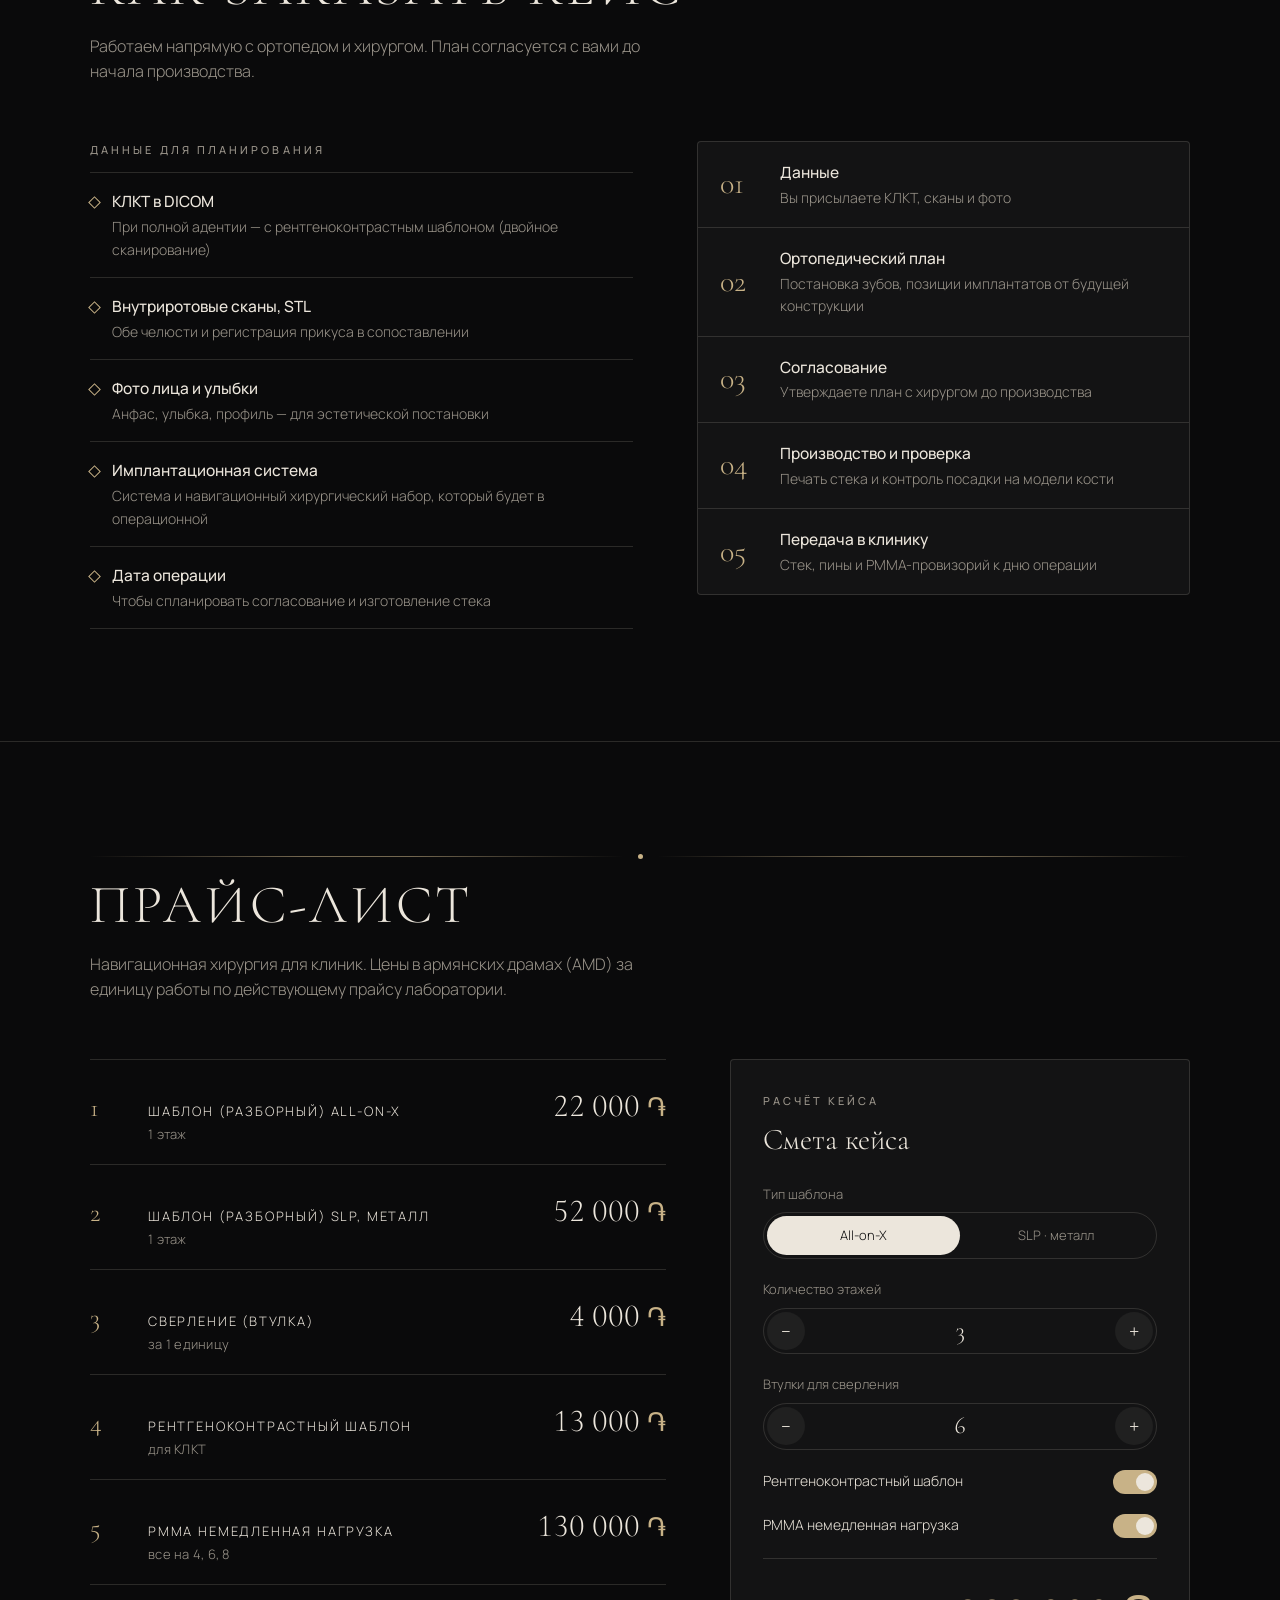
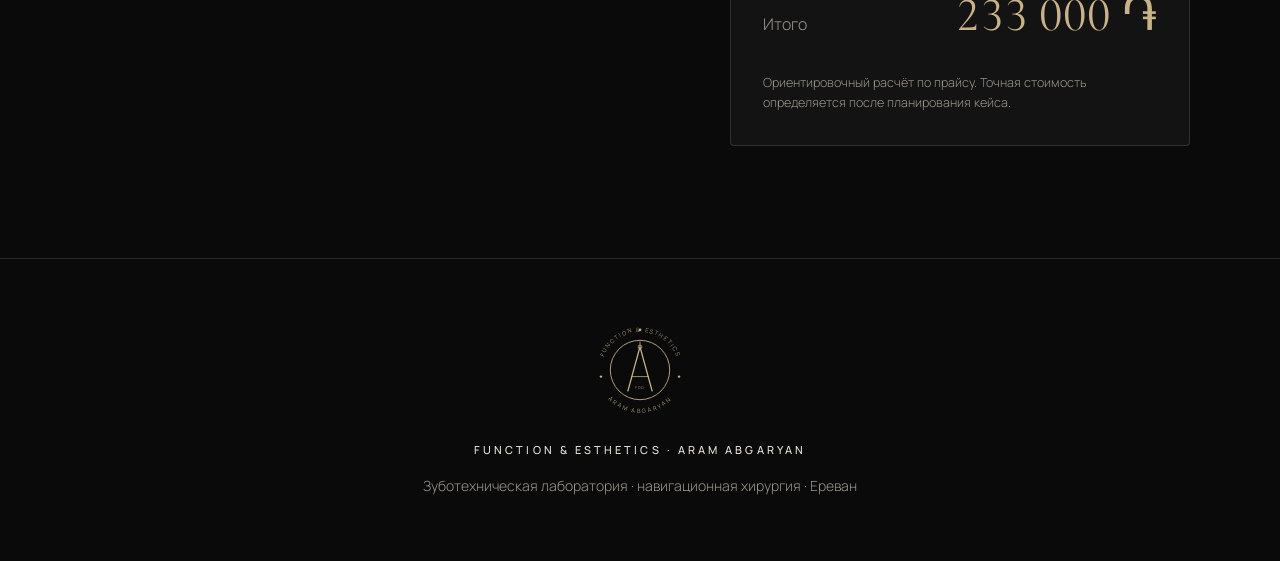
==== commit 1379f416: "Rewrite copy for clinicians, add ordering section Co-Authored-By: Claude Opus 5.5 <noreply@anthropic" ====
--- a/index.html
+++ b/index.html
@@ -4,6 +4,7 @@
 <meta charset="utf-8">
 <meta name="viewport" content="width=device-width, initial-scale=1">
 <title>Function &amp; Esthetics — Навигационная хирургия</title>
+<meta name="description" content="Разборные навигационные шаблоны All-on-X и SLP для ортопедов и хирургов-имплантологов. Лаборатория Арама Абгаряна, Ереван.">
 <link rel="preconnect" href="https://fonts.googleapis.com">
 <link rel="preconnect" href="https://fonts.gstatic.com" crossorigin>
 <link href="https://fonts.googleapis.com/css2?family=Cormorant+Garamond:wght@300;400;500&family=Manrope:wght@300;400;500;600&family=Marck+Script&display=swap" rel="stylesheet">
@@ -139,6 +140,20 @@
 .total strong{font-family:var(--display);font-weight:400;font-size:clamp(38px,5vw,48px);color:var(--champagne);font-variant-numeric:tabular-nums lining-nums}
 .fine{font-size:12.5px;color:var(--muted);margin:0}
 
+.order{display:grid;grid-template-columns:1.1fr 1fr;gap:clamp(28px,5vw,64px);align-items:start}
+@media (max-width:860px){.order{grid-template-columns:1fr}}
+.need{list-style:none;margin:0;padding:0}
+.need li{display:grid;gap:2px;padding:16px 0 16px 22px;border-top:1px solid var(--line);position:relative}
+.need li:last-child{border-bottom:1px solid var(--line)}
+.need li::before{content:"";position:absolute;left:0;top:25px;width:7px;height:7px;border:1px solid var(--champagne);transform:rotate(45deg)}
+.need b,.flow b{font-weight:500;font-size:15.5px}
+.need span,.flow span{color:var(--muted);font-size:14px}
+.flow{list-style:none;margin:0;padding:0;border:1px solid var(--line);border-radius:4px;background:var(--panel)}
+.flow li{display:grid;grid-template-columns:48px 1fr;gap:12px;align-items:center;padding:18px 22px;border-bottom:1px solid var(--line)}
+.flow li:last-child{border-bottom:0}
+.flow .n{font-family:var(--display);font-size:30px;color:var(--champagne);line-height:1}
+.flow div{display:grid;gap:2px}
+
 footer{padding:56px 0 64px}
 footer .wrap{display:grid;justify-items:center;gap:16px;text-align:center}
 footer svg{width:110px;height:110px}
@@ -194,6 +209,7 @@
       <a href="#stack">Система</a>
       <a href="#works">Работы</a>
       <a href="#film">3D-план</a>
+      <a href="#order">Заказ</a>
       <a href="#price">Прайс</a>
     </nav>
   </div>
@@ -204,14 +220,14 @@
     <div class="photo"><img src="assets/stack-front.jpg" alt="" fetchpriority="high"></div>
     <div class="wrap">
       <svg class="seal" style="color:var(--ivory)" aria-hidden="true"><use href="#seal"/></svg>
-      <div class="caps muted">Лаборатория Арама Абгаряна · Ереван</div>
+      <div class="caps muted">Для ортопедов и хирургов-имплантологов · Ереван</div>
       <h1>Навигационная хирургия</h1>
-      <div class="script">Современные решения для вашей улыбки</div>
-      <p class="lead">Разборные навигационные шаблоны All-on-X и металлические SLP-шаблоны. Один цифровой план ведёт хирурга от фиксации базы до установки PMMA-протеза немедленной нагрузки.</p>
+      <div class="script">Ваш ортопедический план — в точной хирургии</div>
+      <p class="lead">Разборные навигационные шаблоны для полностью направляемой имплантации при полной адентии. Позиции имплантатов выводим из будущей конструкции, а не наоборот: от базы на пинах до PMMA-провизория немедленной нагрузки в день операции.</p>
       <div class="chips">
-        <span class="chip"><em>КЛКТ</em> · цифровое планирование</span>
-        <span class="chip"><em>Металл</em> или фотополимер</span>
-        <span class="chip"><em>PMMA</em> на 4, 6, 8 имплантатах</span>
+        <span class="chip"><em>Fully guided</em> протокол</span>
+        <span class="chip"><em>SLP</em> металл или фотополимер</span>
+        <span class="chip"><em>PMMA</em> провизорий на 4, 6, 8 имплантатах</span>
       </div>
     </div>
   </div>
@@ -221,7 +237,7 @@
       <div class="head">
         <div class="rule"><span class="dot"></span></div>
         <h2>Как работает разборный шаблон</h2>
-        <p>Все этажи садятся на одну базу, зафиксированную пинами. Поэтому сверление, установка имплантатов и посадка протеза идут в одной системе координат, без переноса ошибки с этапа на этап.</p>
+        <p>Все этажи садятся на одну базу, зафиксированную пинами. Сверление, установка имплантатов и фиксация провизория идут в одной системе координат, поэтому погрешность не накапливается от этапа к этапу, а положение протеза совпадает с согласованным планом.</p>
       </div>
       <div class="stack">
         <figure class="render" style="margin:0">
@@ -231,22 +247,22 @@
         <ol class="steps">
           <li><button class="step" data-open="base-upper">
             <span class="n">01</span>
-            <span><h3>База на пинах</h3><p>Опирается на кость и фиксируется пинами. Задаёт точку отсчёта для всех следующих этажей.</p></span>
+            <span><h3>База на пинах</h3><p>Костная опора и фиксация пинами. Единая точка отсчёта для всех последующих этажей.</p></span>
             <img src="assets/base-upper.jpg" alt="" loading="lazy">
           </button></li>
           <li><button class="step" data-open="drill-level">
             <span class="n">02</span>
-            <span><h3>Этаж для сверления</h3><p>Металлические втулки задают ось и глубину каждого ложа под имплантат.</p></span>
+            <span><h3>Этаж для сверления</h3><p>Металлические втулки задают ось, позицию и глубину каждой остеотомии.</p></span>
             <img src="assets/drill-level.jpg" alt="" loading="lazy">
           </button></li>
           <li><button class="step" data-open="lower-osteotomy">
             <span class="n">03</span>
-            <span><h3>Ложа по плану</h3><p>Остеотомия идёт строго по втулкам. Позиции имплантатов совпадают с цифровым планом.</p></span>
+            <span><h3>Ложа по плану</h3><p>Препарирование ложа строго по втулкам, позиции имплантатов соответствуют плану.</p></span>
             <img src="assets/lower-osteotomy.jpg" alt="" loading="lazy">
           </button></li>
           <li><button class="step" data-open="stack-front">
             <span class="n">04</span>
-            <span><h3>Протез в тот же день</h3><p>PMMA-протез садится на ту же базу и переносит запланированное положение зубов в рот.</p></span>
+            <span><h3>Протез в тот же день</h3><p>PMMA-провизорий позиционируется по той же базе: окклюзия и эстетика переносятся из плана без ручной подгонки.</p></span>
             <img src="assets/stack-front.jpg" alt="" loading="lazy">
           </button></li>
         </ol>
@@ -259,7 +275,7 @@
       <div class="head">
         <div class="rule"><span class="dot"></span></div>
         <h2>Работы лаборатории</h2>
-        <p>Шаблоны проверяются на моделях кости, напечатанных по КЛКТ пациента, до того как попадут в операционную. Нажмите на фото, чтобы открыть его крупно.</p>
+        <p>Каждый стек проверяется на модели кости, напечатанной по КЛКТ пациента, до передачи в клинику. Нажмите на фото, чтобы открыть его крупно.</p>
       </div>
       <div class="filters" role="group" aria-label="Фильтр работ" id="filters"></div>
       <div class="grid" id="grid"></div>
@@ -284,12 +300,41 @@
     </div>
   </section>
 
+  <section id="order">
+    <div class="wrap">
+      <div class="head">
+        <div class="rule"><span class="dot"></span></div>
+        <h2>Как заказать кейс</h2>
+        <p>Работаем напрямую с ортопедом и хирургом. План согласуется с вами до начала производства.</p>
+      </div>
+      <div class="order">
+        <div>
+          <div class="caps muted" style="margin-bottom:14px">Данные для планирования</div>
+          <ul class="need">
+            <li><b>КЛКТ в DICOM</b><span>При полной адентии — с рентгеноконтрастным шаблоном (двойное сканирование)</span></li>
+            <li><b>Внутриротовые сканы, STL</b><span>Обе челюсти и регистрация прикуса в сопоставлении</span></li>
+            <li><b>Фото лица и улыбки</b><span>Анфас, улыбка, профиль — для эстетической постановки</span></li>
+            <li><b>Имплантационная система</b><span>Система и навигационный хирургический набор, который будет в операционной</span></li>
+            <li><b>Дата операции</b><span>Чтобы спланировать согласование и изготовление стека</span></li>
+          </ul>
+        </div>
+        <ol class="flow">
+          <li><span class="n">01</span><div><b>Данные</b><span>Вы присылаете КЛКТ, сканы и фото</span></div></li>
+          <li><span class="n">02</span><div><b>Ортопедический план</b><span>Постановка зубов, позиции имплантатов от будущей конструкции</span></div></li>
+          <li><span class="n">03</span><div><b>Согласование</b><span>Утверждаете план с хирургом до производства</span></div></li>
+          <li><span class="n">04</span><div><b>Производство и проверка</b><span>Печать стека и контроль посадки на модели кости</span></div></li>
+          <li><span class="n">05</span><div><b>Передача в клинику</b><span>Стек, пины и PMMA-провизорий к дню операции</span></div></li>
+        </ol>
+      </div>
+    </div>
+  </section>
+
   <section id="price">
     <div class="wrap">
       <div class="head">
         <div class="rule"><span class="dot"></span></div>
         <h2>Прайс-лист</h2>
-        <p>Навигационная хирургия. Цены в армянских драмах (AMD) за единицу работы по действующему прайсу лаборатории.</p>
+        <p>Навигационная хирургия для клиник. Цены в армянских драмах (AMD) за единицу работы по действующему прайсу лаборатории.</p>
       </div>
       <div class="price">
         <ol class="list">
@@ -303,7 +348,7 @@
         <form class="calc" id="calc" aria-labelledby="calcTitle">
           <div>
             <div class="caps muted" style="margin-bottom:6px">Расчёт кейса</div>
-            <h3 id="calcTitle">Соберите свой стек</h3>
+            <h3 id="calcTitle">Смета кейса</h3>
           </div>
           <div class="field">
             <label id="lblType">Тип шаблона</label>
@@ -342,7 +387,7 @@
   <div class="wrap">
     <svg style="color:var(--champagne)" aria-hidden="true"><use href="#seal"/></svg>
     <div class="caps">Function &amp; Esthetics · Aram Abgaryan</div>
-    <div class="muted" style="font-size:14px">Зуботехническая лаборатория · Ереван</div>
+    <div class="muted" style="font-size:14px">Зуботехническая лаборатория · навигационная хирургия · Ереван</div>
   </div>
 </footer>
 
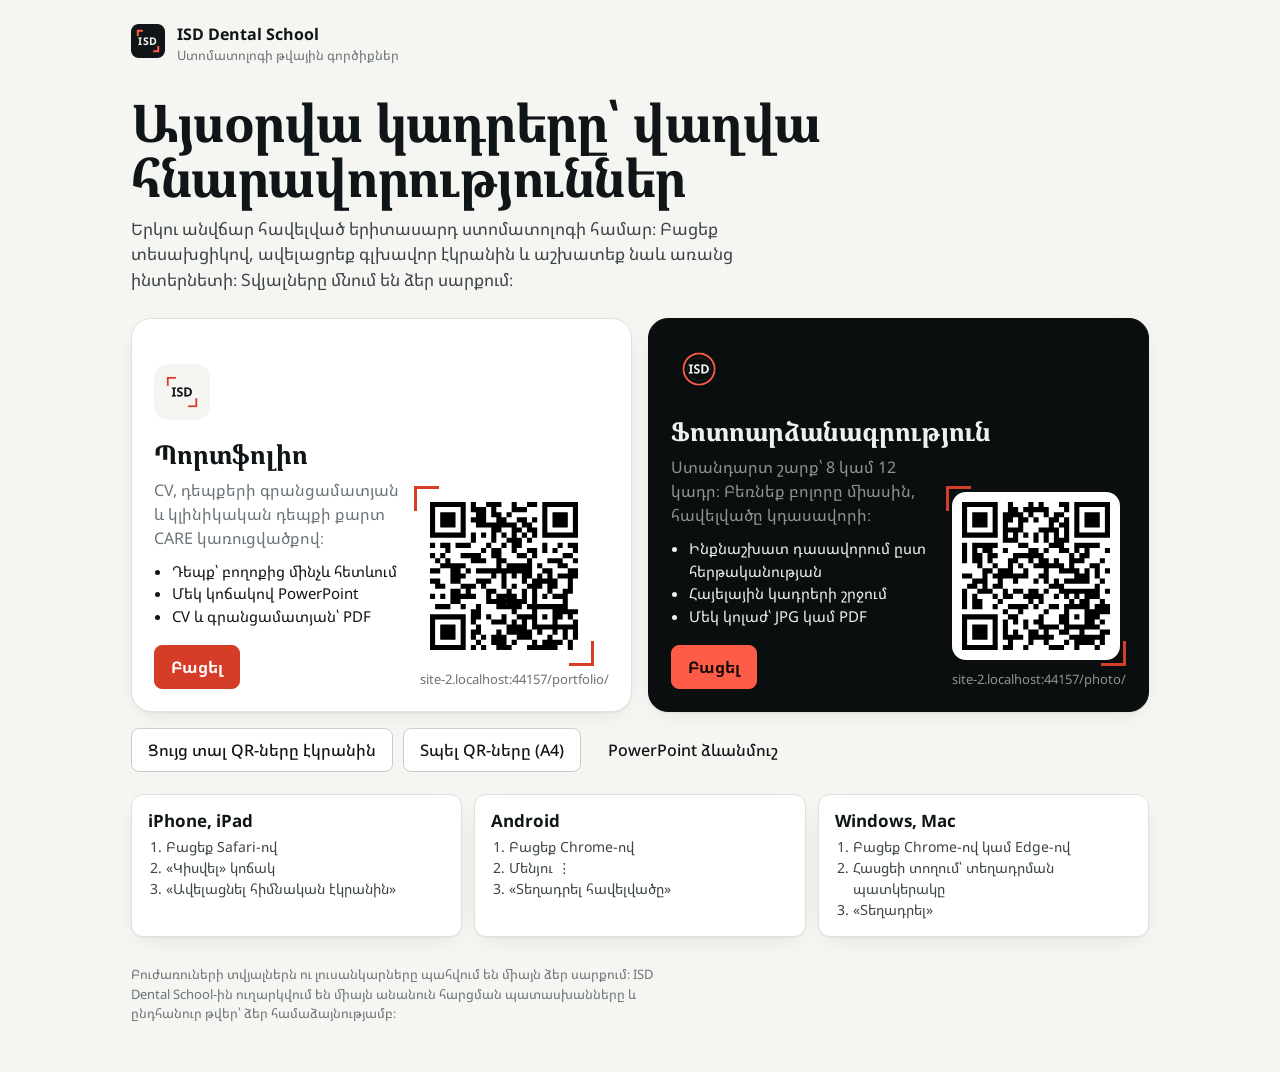
==== commit 0a4ae3de: "ISD Dental School apps (portfolio + photo protocol) Co-Authored-By: Claude Opus 5.5 <noreply@anthrop" ====
--- a/index.html
+++ b/index.html
@@ -1,517 +1,145 @@
 <!DOCTYPE html>
-<html lang="ru">
+<html lang="hy">
 <head>
 <meta charset="utf-8">
-<meta name="viewport" content="width=device-width, initial-scale=1">
-<title>Function &amp; Esthetics — Навигационная хирургия</title>
-<meta name="description" content="Разборные навигационные шаблоны All-on-X и SLP для ортопедов и хирургов-имплантологов. Лаборатория Арама Абгаряна, Ереван.">
-<link rel="preconnect" href="https://fonts.googleapis.com">
-<link rel="preconnect" href="https://fonts.gstatic.com" crossorigin>
-<link href="https://fonts.googleapis.com/css2?family=Cormorant+Garamond:wght@300;400;500&family=Manrope:wght@300;400;500;600&family=Marck+Script&display=swap" rel="stylesheet">
+<meta name="viewport" content="width=device-width,initial-scale=1,viewport-fit=cover">
+<title>ISD Dental School · Հավելվածներ</title>
+<meta name="theme-color" content="#f5f5f1">
+<meta name="description" content="Ստոմատոլոգի պորտֆոլիո և կլինիկական լուսանկարչության հավելվածներ — ISD Dental School">
+<link rel="icon" href="assets/icons/portfolio-192.png">
+<link rel="apple-touch-icon" href="assets/icons/portfolio-180.png">
+<link rel="stylesheet" href="assets/css/base.css">
 <style>
-:root{
-  /* Single-theme by choice: black studio, ivory type, champagne hairlines — matches the lab's own price poster */
-  --ink:#0a0a0b;
-  --panel:#131314;
-  --ivory:#ece6dc;
-  --muted:#9b958b;
-  --champagne:#c8b287;
-  --line:rgba(236,230,220,.14);
-  --display:"Cormorant Garamond","Times New Roman",serif;
-  --body:"Manrope","Helvetica Neue",Arial,sans-serif;
-  --script:"Marck Script","Brush Script MT",cursive;
-  /* layout: editorial column, full-bleed photography, hairline rules between sections */
-  color-scheme:dark;
+/*
+VOICE: a clinic's front desk — calm, exact, two clear doors.
+IDEA: two instruments on a tray: the record book (porcelain) and the camera (black contrastor).
+PICTURE: the two app cards with live QR codes are the picture; scan from the screen or the projector.
+COLOUR/TYPE: porcelain ground, ink, coral flash; Noto Serif Armenian titles, Noto Sans Armenian body.
+LAYOUT: title band, two equal doors side by side, install help below; stacks under 760px.
+*/
+.wrap{max-width:1120px;margin:0 auto;padding:calc(22px + var(--safe-t)) max(16px,4vw) 48px}
+.head{display:flex;align-items:center;gap:12px;margin-bottom:28px}
+.head b{font-weight:700}
+.head small{display:block;color:var(--ink-3);font-size:13px}
+.title{max-width:780px;margin-bottom:26px}
+.title h1{font-size:clamp(32px,5.6vw,52px)}
+.title p{font-size:17px;color:var(--ink-2);margin-top:12px;max-width:62ch}
+.doors{display:grid;grid-template-columns:repeat(2,minmax(0,1fr));gap:16px}
+.door{border-radius:20px;padding:22px;display:grid;grid-template-columns:minmax(0,1fr) auto;gap:18px;align-items:end;border:1px solid var(--line);background:var(--card);box-shadow:var(--shadow)}
+.door.dk{background:#0b0e0f;color:#eef1ef;border-color:#0b0e0f}
+.door.dk .muted{color:#8b9591}
+.door h2{font-size:26px;margin:14px 0 8px}
+.door ul{margin:10px 0 18px;padding-left:18px;font-size:15px;line-height:1.5}
+.door .ico{width:56px;height:56px;border-radius:14px}
+.qr{width:168px;aspect-ratio:1;background:#fff;border-radius:14px;padding:10px;display:grid;place-items:center;position:relative}
+.qr svg{width:100%;height:100%}
+.qr::before,.qr::after{content:"";position:absolute;width:22px;height:22px;border:3px solid var(--accent)}
+.qr::before{top:-6px;left:-6px;border-right:0;border-bottom:0}
+.qr::after{bottom:-6px;right:-6px;border-left:0;border-top:0}
+.door .row .btn{min-height:44px}
+.door.dk .btn{background:#151a1c;border-color:#323b3f;color:#eef1ef}
+.door.dk .btn.primary{background:#ff5c47;border-color:#ff5c47;color:#140806}
+.url{font-size:13px;word-break:break-all;margin-top:10px}
+@media(max-width:860px){.doors{grid-template-columns:1fr}}
+@media(max-width:520px){.door{grid-template-columns:1fr}.qr{width:150px}}
+.install{display:grid;grid-template-columns:repeat(3,minmax(0,1fr));gap:12px;margin-top:22px}
+.install .card h3{margin-bottom:6px}
+.install ol{margin:6px 0 0;padding-left:18px;font-size:14px;color:var(--ink-2)}
+@media(max-width:760px){.install{grid-template-columns:1fr}}
+.foot{margin-top:28px;font-size:13px;color:var(--ink-3);max-width:80ch}
+/* projector mode */
+.proj{position:fixed;inset:0;z-index:90;background:#0b0e0f;color:#eef1ef;display:grid;grid-template-columns:repeat(2,minmax(0,1fr));gap:4vw;padding:5vw;align-items:center}
+.proj .qr{width:min(34vw,62vh);padding:2vw}
+.proj h2{font-size:clamp(28px,3.6vw,60px);margin-top:3vh}
+.proj p{color:#8b9591;font-size:clamp(16px,1.6vw,26px);margin-top:1vh}
+.proj .x{position:absolute;top:20px;right:20px}
+.proj>div{display:flex;flex-direction:column;align-items:center;text-align:center}
+#printqr{display:none}
+@media print{
+  .wrap{display:none}
+  #printqr{display:grid!important;grid-template-rows:1fr 1fr;height:260mm;gap:10mm}
+  #printqr>div{display:grid;grid-template-columns:90mm 1fr;gap:10mm;align-items:center;border:1px solid #ccc;border-radius:6mm;padding:10mm}
+  #printqr h2{font:700 24pt var(--serif)}
+  #printqr p{font-size:12pt;color:#444;margin-top:4mm}
+  #printqr .qr{width:90mm;padding:0}
 }
-*{box-sizing:border-box}
-html,body{margin:0}
-body{background:var(--ink);color:var(--ivory);font-family:var(--body);font-weight:300;font-size:16px;line-height:1.6;-webkit-font-smoothing:antialiased}
-img,video{max-width:100%;display:block}
-a{color:inherit}
-button{font:inherit;color:inherit}
-:focus-visible{outline:1px solid var(--champagne);outline-offset:3px}
-.wrap{max-width:1180px;margin:0 auto;padding:0 clamp(16px,4vw,40px)}
-.caps{font-family:var(--body);font-size:11px;letter-spacing:.28em;text-transform:uppercase;font-weight:500}
-.muted{color:var(--muted)}
-h1,h2,h3{font-family:var(--display);font-weight:300;margin:0;text-wrap:balance}
-h2{font-size:clamp(34px,5vw,54px);letter-spacing:.06em;text-transform:uppercase;line-height:1.05}
-.rule{display:flex;align-items:center;gap:14px;color:var(--champagne)}
-.rule::before,.rule::after{content:"";height:1px;flex:1;background:linear-gradient(90deg,transparent,var(--champagne) 40%,var(--champagne) 60%,transparent);opacity:.55}
-.dot{width:5px;height:5px;border-radius:50%;background:var(--champagne)}
-
-/* top bar */
-header.bar{position:sticky;top:0;z-index:20;background:rgba(10,10,11,.82);backdrop-filter:blur(14px);-webkit-backdrop-filter:blur(14px);border-bottom:1px solid var(--line)}
-.bar .wrap{display:flex;align-items:center;justify-content:space-between;gap:16px;height:64px}
-.brand{display:flex;align-items:center;gap:12px;text-decoration:none}
-.brand svg{width:38px;height:38px}
-.brand b{font-family:var(--display);font-weight:400;font-size:19px;letter-spacing:.08em}
-nav{display:flex;gap:clamp(12px,2.6vw,30px)}
-nav a{text-decoration:none;color:var(--muted);transition:color .2s}
-nav a:hover{color:var(--ivory)}
-@media (max-width:620px){nav{display:none}}
-
-/* hero */
-.hero{position:relative;border-bottom:1px solid var(--line);overflow:hidden}
-.hero .photo{position:absolute;inset:0}
-.hero .photo img{width:100%;height:100%;object-fit:cover;object-position:60% 40%;opacity:.55}
-.hero .photo::after{content:"";position:absolute;inset:0;background:linear-gradient(90deg,var(--ink) 18%,rgba(10,10,11,.55) 55%,rgba(10,10,11,.15)),linear-gradient(0deg,var(--ink),transparent 35%)}
-.hero .wrap{position:relative;padding-top:clamp(56px,9vw,110px);padding-bottom:clamp(48px,7vw,90px);display:grid;gap:22px}
-.hero .seal{width:92px;height:92px}
-.hero h1{font-size:clamp(44px,8.2vw,104px);line-height:.95;letter-spacing:.07em;text-transform:uppercase;max-width:11ch}
-.script{font-family:var(--script);color:var(--champagne);font-size:clamp(26px,3.4vw,38px);line-height:1.1;transform:rotate(-4deg);transform-origin:left;margin:6px 0 4px}
-.lead{max-width:52ch;color:#d6d0c6;font-size:clamp(16px,1.6vw,18px)}
-.chips{display:flex;flex-wrap:wrap;gap:10px;margin-top:6px}
-.chip{border:1px solid var(--line);border-radius:999px;padding:8px 16px;font-size:13px;color:#d6d0c6;background:rgba(19,19,20,.6)}
-.chip em{font-style:normal;color:var(--champagne)}
-
-section{padding:clamp(64px,9vw,112px) 0;border-bottom:1px solid var(--line)}
-.head{display:grid;gap:18px;margin-bottom:clamp(32px,5vw,56px)}
-.head p{max-width:60ch;margin:0;color:var(--muted)}
-
-/* stack */
-.stack{display:grid;grid-template-columns:1fr 1.05fr;gap:clamp(28px,5vw,64px);align-items:start}
-@media (max-width:860px){.stack{grid-template-columns:1fr}}
-.render{position:relative;background:#000;border:1px solid var(--line);border-radius:4px;overflow:hidden}
-.render img{width:100%;aspect-ratio:935/1080;object-fit:cover}
-.render figcaption{position:absolute;left:16px;bottom:14px;right:16px;font-size:12px;color:var(--muted)}
-.steps{list-style:none;margin:0;padding:0;display:grid}
-.step{display:grid;grid-template-columns:64px 1fr 96px;gap:18px;align-items:center;padding:22px 0;border-top:1px solid var(--line);cursor:pointer;background:none;border-left:0;border-right:0;border-bottom:0;text-align:left;width:100%}
-.steps li:last-child .step{border-bottom:1px solid var(--line)}
-.step .n{font-family:var(--display);font-size:40px;color:var(--champagne);line-height:1;font-variant-numeric:lining-nums}
-.step h3{font-size:25px;letter-spacing:.02em;margin-bottom:4px}
-.step p{margin:0;color:var(--muted);font-size:14.5px}
-.step img{width:96px;height:72px;object-fit:cover;border-radius:3px;border:1px solid var(--line);transition:transform .35s,border-color .35s}
-.step:hover img{transform:scale(1.04);border-color:var(--champagne)}
-@media (max-width:480px){.step{grid-template-columns:44px 1fr}.step img{display:none}.step .n{font-size:32px}}
-
-/* gallery */
-.filters{display:flex;flex-wrap:wrap;gap:8px;margin-bottom:28px}
-.filters button{background:none;border:1px solid var(--line);border-radius:999px;padding:9px 18px;font-size:13px;color:var(--muted);cursor:pointer;transition:all .2s}
-.filters button:hover{color:var(--ivory)}
-.filters button[aria-pressed="true"]{border-color:var(--champagne);color:var(--ink);background:var(--champagne)}
-.grid{display:grid;grid-template-columns:repeat(3,1fr);gap:14px}
-@media (max-width:900px){.grid{grid-template-columns:repeat(2,1fr)}}
-@media (max-width:420px){.grid{grid-template-columns:1fr}}
-.card{position:relative;padding:0;border:1px solid var(--line);border-radius:4px;overflow:hidden;background:#000;cursor:zoom-in;text-align:left}
-.card img{width:100%;aspect-ratio:3/2;object-fit:cover;transition:transform .7s cubic-bezier(.2,.7,.2,1),opacity .4s;opacity:.92}
-.card:hover img{transform:scale(1.045);opacity:1}
-.card .cap{position:absolute;left:0;right:0;bottom:0;padding:34px 16px 14px;background:linear-gradient(0deg,rgba(0,0,0,.85),transparent);display:flex;justify-content:space-between;align-items:end;gap:10px}
-.card .cap span{font-family:var(--display);font-size:19px;line-height:1.15}
-.card .cap small{font-size:11px;letter-spacing:.2em;color:var(--champagne);font-variant-numeric:tabular-nums}
-.card[hidden]{display:none}
-
-/* film */
-.film{position:relative;border:1px solid var(--line);border-radius:4px;overflow:hidden;background:#000}
-.film video{width:100%;aspect-ratio:976/576;object-fit:cover}
-.film .tag{position:absolute;top:16px;left:16px;display:flex;align-items:center;gap:8px;font-size:11px;letter-spacing:.24em;text-transform:uppercase;color:var(--ivory);background:rgba(0,0,0,.55);padding:7px 12px;border-radius:999px}
-.film .tag i{width:7px;height:7px;border-radius:50%;background:var(--champagne)}
-.film-note{display:flex;justify-content:space-between;flex-wrap:wrap;gap:12px;margin-top:14px;font-size:14px}
-.ghost{background:none;border:1px solid var(--line);border-radius:999px;padding:8px 16px;cursor:pointer;font-size:13px}
-.ghost:hover{border-color:var(--champagne)}
-
-/* price */
-.price{display:grid;grid-template-columns:1.25fr 1fr;gap:clamp(28px,5vw,64px);align-items:start}
-@media (max-width:900px){.price{grid-template-columns:1fr}}
-.list{list-style:none;margin:0;padding:0}
-.list li{display:grid;grid-template-columns:44px 1fr auto;gap:14px;align-items:baseline;padding:20px 0;border-bottom:1px solid var(--line)}
-.list li:first-child{border-top:1px solid var(--line)}
-.list .i{font-family:var(--display);font-size:26px;color:var(--champagne)}
-.list .t{font-size:13px;letter-spacing:.14em;text-transform:uppercase;line-height:1.5}
-.list .t small{display:block;letter-spacing:.02em;text-transform:none;color:var(--muted);font-size:13px;margin-top:3px}
-.list .cur{color:var(--champagne);font-size:.8em}
-.list .p{font-family:var(--display);font-size:clamp(26px,3vw,32px);font-variant-numeric:tabular-nums lining-nums;white-space:nowrap}
-.calc{border:1px solid var(--line);border-radius:4px;padding:clamp(20px,3vw,32px);background:var(--panel);display:grid;gap:20px}
-.calc h3{font-size:30px}
-.field{display:grid;gap:8px}
-.field label{font-size:13px;color:var(--muted)}
-.seg{display:grid;grid-template-columns:1fr 1fr;border:1px solid var(--line);border-radius:999px;padding:3px}
-.seg button{background:none;border:0;border-radius:999px;padding:9px 10px;font-size:13px;cursor:pointer;color:var(--muted)}
-.seg button[aria-pressed="true"]{background:var(--ivory);color:var(--ink)}
-.stepper{display:flex;align-items:center;justify-content:space-between;border:1px solid var(--line);border-radius:999px;padding:3px}
-.stepper button{width:38px;height:38px;border-radius:50%;border:0;background:rgba(236,230,220,.06);cursor:pointer;font-size:18px}
-.stepper button:hover{background:rgba(200,178,135,.25)}
-.stepper output{font-family:var(--display);font-size:24px;font-variant-numeric:tabular-nums}
-.toggle{display:flex;align-items:center;justify-content:space-between;gap:12px;font-size:14px;cursor:pointer}
-.toggle input{appearance:none;-webkit-appearance:none;width:44px;height:24px;border-radius:999px;background:rgba(236,230,220,.14);position:relative;cursor:pointer;flex:none;margin:0;transition:background .2s}
-.toggle input::after{content:"";position:absolute;top:3px;left:3px;width:18px;height:18px;border-radius:50%;background:var(--ivory);transition:transform .2s}
-.toggle input:checked{background:var(--champagne)}
-.toggle input:checked::after{transform:translateX(20px)}
-.total{border-top:1px solid var(--line);padding-top:18px;display:flex;justify-content:space-between;align-items:baseline;gap:12px}
-.total strong{font-family:var(--display);font-weight:400;font-size:clamp(38px,5vw,48px);color:var(--champagne);font-variant-numeric:tabular-nums lining-nums}
-.fine{font-size:12.5px;color:var(--muted);margin:0}
-
-.order{display:grid;grid-template-columns:1.1fr 1fr;gap:clamp(28px,5vw,64px);align-items:start}
-@media (max-width:860px){.order{grid-template-columns:1fr}}
-.need{list-style:none;margin:0;padding:0}
-.need li{display:grid;gap:2px;padding:16px 0 16px 22px;border-top:1px solid var(--line);position:relative}
-.need li:last-child{border-bottom:1px solid var(--line)}
-.need li::before{content:"";position:absolute;left:0;top:25px;width:7px;height:7px;border:1px solid var(--champagne);transform:rotate(45deg)}
-.need b,.flow b{font-weight:500;font-size:15.5px}
-.need span,.flow span{color:var(--muted);font-size:14px}
-.flow{list-style:none;margin:0;padding:0;border:1px solid var(--line);border-radius:4px;background:var(--panel)}
-.flow li{display:grid;grid-template-columns:48px 1fr;gap:12px;align-items:center;padding:18px 22px;border-bottom:1px solid var(--line)}
-.flow li:last-child{border-bottom:0}
-.flow .n{font-family:var(--display);font-size:30px;color:var(--champagne);line-height:1}
-.flow div{display:grid;gap:2px}
-
-footer{padding:56px 0 64px}
-footer .wrap{display:grid;justify-items:center;gap:16px;text-align:center}
-footer svg{width:110px;height:110px}
-
-/* lightbox */
-.lb{position:fixed;inset:0;z-index:50;background:rgba(5,5,6,.96);display:none;grid-template-rows:auto 1fr auto;padding:16px clamp(12px,3vw,32px)}
-.lb.open{display:grid}
-.lb-top{display:flex;justify-content:space-between;align-items:center;height:48px}
-.lb-stage{position:relative;display:flex;align-items:center;justify-content:center;min-height:0;touch-action:pan-y}
-.lb-stage img{max-height:100%;max-width:100%;object-fit:contain;border-radius:3px}
-.lb-nav{position:absolute;top:50%;transform:translateY(-50%);width:52px;height:52px;border-radius:50%;border:1px solid var(--line);background:rgba(10,10,11,.6);cursor:pointer;font-size:22px}
-.lb-nav:hover{border-color:var(--champagne)}
-.lb-prev{left:0}.lb-next{right:0}
-@media (max-width:620px){.lb-nav{display:none}}
-.lb-cap{max-width:760px;margin:0 auto;text-align:center;padding:16px 0 8px}
-.lb-cap h3{font-size:28px;margin-bottom:6px}
-.lb-cap p{margin:0;color:#cfc9bf;font-size:15px}
-.x{background:none;border:1px solid var(--line);border-radius:999px;padding:8px 16px;cursor:pointer;font-size:13px}
-
-@media (prefers-reduced-motion:reduce){*{transition:none!important;animation:none!important}}
 </style>
 </head>
 <body>
-
-<svg width="0" height="0" style="position:absolute" aria-hidden="true">
-  <defs>
-    <symbol id="seal" viewBox="0 0 200 200">
-      <path id="arcTop" d="M30,100 a70,70 0 0 1 140,0" fill="none"/>
-      <path id="arcBot" d="M22,100 a78,78 0 0 0 156,0" fill="none"/>
-      <circle cx="100" cy="100" r="54" fill="none" stroke="currentColor" stroke-width="1.6"/>
-      <circle cx="100" cy="27" r="2.6" fill="currentColor"/>
-      <circle cx="29" cy="112" r="2.2" fill="currentColor"/>
-      <circle cx="171" cy="112" r="2.2" fill="currentColor"/>
-      <!-- compass-style A -->
-      <path d="M100 58 L78 138 M100 58 L122 138" stroke="currentColor" stroke-width="2.4" fill="none" stroke-linecap="round"/>
-      <path d="M84 112 L116 112" stroke="currentColor" stroke-width="1.4"/>
-      <path d="M100 48 L100 58" stroke="currentColor" stroke-width="1.4"/>
-      <circle cx="100" cy="58" r="3.4" fill="none" stroke="currentColor" stroke-width="1.4"/>
-      <text x="100" y="134" text-anchor="middle" font-family="Manrope,Arial" font-size="7" letter-spacing="1.5" fill="currentColor">FDO</text>
-      <text font-family="Manrope,Arial" font-size="10.5" letter-spacing="3.2" fill="currentColor"><textPath href="#arcTop" startOffset="50%" text-anchor="middle">FUNCTION &amp; ESTHETICS</textPath></text>
-      <text font-family="Manrope,Arial" font-size="10.5" letter-spacing="3.2" fill="currentColor"><textPath href="#arcBot" startOffset="50%" text-anchor="middle">ARAM ABGARYAN</textPath></text>
-    </symbol>
-  </defs>
-</svg>
-
-<header class="bar">
-  <div class="wrap">
-    <a class="brand" href="#top" aria-label="Function & Esthetics, наверх">
-      <svg style="color:var(--ivory)"><use href="#seal"/></svg>
-      <b>Function &amp; Esthetics</b>
-    </a>
-    <nav class="caps" aria-label="Разделы">
-      <a href="#stack">Система</a>
-      <a href="#works">Работы</a>
-      <a href="#film">3D-план</a>
-      <a href="#order">Заказ</a>
-      <a href="#price">Прайс</a>
-    </nav>
+<div class="wrap">
+  <header class="head"><span id="mark"></span><span><b>ISD Dental School</b><small>Ստոմատոլոգի թվային գործիքներ</small></span></header>
+  <section class="title">
+    <h1>Այսօրվա կադրերը՝ վաղվա հնարավորություններ</h1>
+    <p>Երկու անվճար հավելված երիտասարդ ստոմատոլոգի համար։ Բացեք տեսախցիկով, ավելացրեք գլխավոր էկրանին և աշխատեք նաև առանց ինտերնետի։ Տվյալները մնում են ձեր սարքում։</p>
+  </section>
+  <section class="doors">
+    <article class="door">
+      <div>
+        <img class="ico" src="assets/icons/portfolio-192.png" alt="">
+        <h2>Պորտֆոլիո</h2>
+        <p class="muted">CV, դեպքերի գրանցամատյան և կլինիկական դեպքի քարտ CARE կառուցվածքով։</p>
+        <ul><li>Դեպք՝ բողոքից մինչև հետևում</li><li>Մեկ կոճակով PowerPoint</li><li>CV և գրանցամատյան՝ PDF</li></ul>
+        <div class="row"><a class="btn primary" href="portfolio/">Բացել</a></div>
+      </div>
+      <div><div class="qr" id="qr-portfolio"></div><div class="url muted" id="u-portfolio"></div></div>
+    </article>
+    <article class="door dk">
+      <div>
+        <img class="ico" src="assets/icons/photo-192.png" alt="">
+        <h2>Ֆոտոարձանագրություն</h2>
+        <p class="muted">Ստանդարտ շարք՝ 8 կամ 12 կադր։ Բեռնեք բոլորը միասին, հավելվածը կդասավորի։</p>
+        <ul><li>Ինքնաշխատ դասավորում ըստ հերթականության</li><li>Հայելային կադրերի շրջում</li><li>Մեկ կոլաժ՝ JPG կամ PDF</li></ul>
+        <div class="row"><a class="btn primary" href="photo/">Բացել</a></div>
+      </div>
+      <div><div class="qr" id="qr-photo"></div><div class="url muted" id="u-photo"></div></div>
+    </article>
+  </section>
+  <div class="row" style="margin-top:16px">
+    <button class="btn" id="proj">Ցույց տալ QR-ները էկրանին</button>
+    <button class="btn" id="prt">Տպել QR-ները (A4)</button>
+    <a class="btn ghost" href="assets/ISD_Case_Presentation_Template.pptx" download>PowerPoint ձևանմուշ</a>
   </div>
-</header>
-
-<main id="top">
-  <div class="hero">
-    <div class="photo"><img src="assets/stack-front.jpg" alt="" fetchpriority="high"></div>
-    <div class="wrap">
-      <svg class="seal" style="color:var(--ivory)" aria-hidden="true"><use href="#seal"/></svg>
-      <div class="caps muted">Для ортопедов и хирургов-имплантологов · Ереван</div>
-      <h1>Навигационная хирургия</h1>
-      <div class="script">Ваш ортопедический план — в точной хирургии</div>
-      <p class="lead">Разборные навигационные шаблоны для полностью направляемой имплантации при полной адентии. Позиции имплантатов выводим из будущей конструкции, а не наоборот: от базы на пинах до PMMA-провизория немедленной нагрузки в день операции.</p>
-      <div class="chips">
-        <span class="chip"><em>Fully guided</em> протокол</span>
-        <span class="chip"><em>SLP</em> металл или фотополимер</span>
-        <span class="chip"><em>PMMA</em> провизорий на 4, 6, 8 имплантатах</span>
-      </div>
-    </div>
-  </div>
-
-  <section id="stack">
-    <div class="wrap">
-      <div class="head">
-        <div class="rule"><span class="dot"></span></div>
-        <h2>Как работает разборный шаблон</h2>
-        <p>Все этажи садятся на одну базу, зафиксированную пинами. Сверление, установка имплантатов и фиксация провизория идут в одной системе координат, поэтому погрешность не накапливается от этапа к этапу, а положение протеза совпадает с согласованным планом.</p>
-      </div>
-      <div class="stack">
-        <figure class="render" style="margin:0">
-          <img src="assets/plan-render.jpg" alt="3D-модель нижней челюсти и этажи навигационного шаблона в разборе" loading="lazy">
-          <figcaption>Цифровой план: этажи стека в разборе, нижняя челюсть</figcaption>
-        </figure>
-        <ol class="steps">
-          <li><button class="step" data-open="base-upper">
-            <span class="n">01</span>
-            <span><h3>База на пинах</h3><p>Костная опора и фиксация пинами. Единая точка отсчёта для всех последующих этажей.</p></span>
-            <img src="assets/base-upper.jpg" alt="" loading="lazy">
-          </button></li>
-          <li><button class="step" data-open="drill-level">
-            <span class="n">02</span>
-            <span><h3>Этаж для сверления</h3><p>Металлические втулки задают ось, позицию и глубину каждой остеотомии.</p></span>
-            <img src="assets/drill-level.jpg" alt="" loading="lazy">
-          </button></li>
-          <li><button class="step" data-open="lower-osteotomy">
-            <span class="n">03</span>
-            <span><h3>Ложа по плану</h3><p>Препарирование ложа строго по втулкам, позиции имплантатов соответствуют плану.</p></span>
-            <img src="assets/lower-osteotomy.jpg" alt="" loading="lazy">
-          </button></li>
-          <li><button class="step" data-open="stack-front">
-            <span class="n">04</span>
-            <span><h3>Протез в тот же день</h3><p>PMMA-провизорий позиционируется по той же базе: окклюзия и эстетика переносятся из плана без ручной подгонки.</p></span>
-            <img src="assets/stack-front.jpg" alt="" loading="lazy">
-          </button></li>
-        </ol>
-      </div>
-    </div>
+  <section class="install">
+    <div class="card"><h3>iPhone, iPad</h3><ol><li>Բացեք Safari-ով</li><li>«Կիսվել» կոճակ</li><li>«Ավելացնել հիմնական էկրանին»</li></ol></div>
+    <div class="card"><h3>Android</h3><ol><li>Բացեք Chrome-ով</li><li>Մենյու ⋮</li><li>«Տեղադրել հավելվածը»</li></ol></div>
+    <div class="card"><h3>Windows, Mac</h3><ol><li>Բացեք Chrome-ով կամ Edge-ով</li><li>Հասցեի տողում՝ տեղադրման պատկերակը</li><li>«Տեղադրել»</li></ol></div>
   </section>
-
-  <section id="works">
-    <div class="wrap">
-      <div class="head">
-        <div class="rule"><span class="dot"></span></div>
-        <h2>Работы лаборатории</h2>
-        <p>Каждый стек проверяется на модели кости, напечатанной по КЛКТ пациента, до передачи в клинику. Нажмите на фото, чтобы открыть его крупно.</p>
-      </div>
-      <div class="filters" role="group" aria-label="Фильтр работ" id="filters"></div>
-      <div class="grid" id="grid"></div>
-    </div>
-  </section>
-
-  <section id="film">
-    <div class="wrap">
-      <div class="head">
-        <div class="rule"><span class="dot"></span></div>
-        <h2>3D-план кейса</h2>
-        <p>Верхняя челюсть по данным КЛКТ и все этажи навигационного стека, разобранные по порядку установки.</p>
-      </div>
-      <div class="film">
-        <video id="vid" src="assets/plan.mp4" poster="assets/plan-poster.jpg" autoplay muted loop playsinline preload="metadata" aria-label="Вращающаяся 3D-модель верхней челюсти со стеком шаблонов"></video>
-        <span class="tag"><i></i>Цифровое планирование</span>
-      </div>
-      <div class="film-note">
-        <span class="muted">21 сек · без звука</span>
-        <button class="ghost" id="vidToggle" type="button">Пауза</button>
-      </div>
-    </div>
-  </section>
-
-  <section id="order">
-    <div class="wrap">
-      <div class="head">
-        <div class="rule"><span class="dot"></span></div>
-        <h2>Как заказать кейс</h2>
-        <p>Работаем напрямую с ортопедом и хирургом. План согласуется с вами до начала производства.</p>
-      </div>
-      <div class="order">
-        <div>
-          <div class="caps muted" style="margin-bottom:14px">Данные для планирования</div>
-          <ul class="need">
-            <li><b>КЛКТ в DICOM</b><span>При полной адентии — с рентгеноконтрастным шаблоном (двойное сканирование)</span></li>
-            <li><b>Внутриротовые сканы, STL</b><span>Обе челюсти и регистрация прикуса в сопоставлении</span></li>
-            <li><b>Фото лица и улыбки</b><span>Анфас, улыбка, профиль — для эстетической постановки</span></li>
-            <li><b>Имплантационная система</b><span>Система и навигационный хирургический набор, который будет в операционной</span></li>
-            <li><b>Дата операции</b><span>Чтобы спланировать согласование и изготовление стека</span></li>
-          </ul>
-        </div>
-        <ol class="flow">
-          <li><span class="n">01</span><div><b>Данные</b><span>Вы присылаете КЛКТ, сканы и фото</span></div></li>
-          <li><span class="n">02</span><div><b>Ортопедический план</b><span>Постановка зубов, позиции имплантатов от будущей конструкции</span></div></li>
-          <li><span class="n">03</span><div><b>Согласование</b><span>Утверждаете план с хирургом до производства</span></div></li>
-          <li><span class="n">04</span><div><b>Производство и проверка</b><span>Печать стека и контроль посадки на модели кости</span></div></li>
-          <li><span class="n">05</span><div><b>Передача в клинику</b><span>Стек, пины и PMMA-провизорий к дню операции</span></div></li>
-        </ol>
-      </div>
-    </div>
-  </section>
-
-  <section id="price">
-    <div class="wrap">
-      <div class="head">
-        <div class="rule"><span class="dot"></span></div>
-        <h2>Прайс-лист</h2>
-        <p>Навигационная хирургия для клиник. Цены в армянских драмах (AMD) за единицу работы по действующему прайсу лаборатории.</p>
-      </div>
-      <div class="price">
-        <ol class="list">
-          <li><span class="i">1</span><span class="t">Шаблон (разборный) All-on-X<small>1 этаж</small></span><span class="p">22 000 <span class="cur">֏</span></span></li>
-          <li><span class="i">2</span><span class="t">Шаблон (разборный) SLP, металл<small>1 этаж</small></span><span class="p">52 000 <span class="cur">֏</span></span></li>
-          <li><span class="i">3</span><span class="t">Сверление (втулка)<small>за 1 единицу</small></span><span class="p">4 000 <span class="cur">֏</span></span></li>
-          <li><span class="i">4</span><span class="t">Рентгеноконтрастный шаблон<small>для КЛКТ</small></span><span class="p">13 000 <span class="cur">֏</span></span></li>
-          <li><span class="i">5</span><span class="t">PMMA немедленная нагрузка<small>все на 4, 6, 8</small></span><span class="p">130 000 <span class="cur">֏</span></span></li>
-        </ol>
-
-        <form class="calc" id="calc" aria-labelledby="calcTitle">
-          <div>
-            <div class="caps muted" style="margin-bottom:6px">Расчёт кейса</div>
-            <h3 id="calcTitle">Смета кейса</h3>
-          </div>
-          <div class="field">
-            <label id="lblType">Тип шаблона</label>
-            <div class="seg" role="group" aria-labelledby="lblType">
-              <button type="button" id="tAll" aria-pressed="true" data-price="22000">All-on-X</button>
-              <button type="button" id="tSlp" aria-pressed="false" data-price="52000">SLP · металл</button>
-            </div>
-          </div>
-          <div class="field">
-            <label id="lblFloors">Количество этажей</label>
-            <div class="stepper" role="group" aria-labelledby="lblFloors">
-              <button type="button" id="fMinus" aria-label="Меньше этажей">−</button>
-              <output id="floors" aria-live="polite">3</output>
-              <button type="button" id="fPlus" aria-label="Больше этажей">+</button>
-            </div>
-          </div>
-          <div class="field">
-            <label id="lblSleeves">Втулки для сверления</label>
-            <div class="stepper" role="group" aria-labelledby="lblSleeves">
-              <button type="button" id="sMinus" aria-label="Меньше втулок">−</button>
-              <output id="sleeves" aria-live="polite">6</output>
-              <button type="button" id="sPlus" aria-label="Больше втулок">+</button>
-            </div>
-          </div>
-          <label class="toggle" for="xray">Рентгеноконтрастный шаблон <input type="checkbox" id="xray" checked></label>
-          <label class="toggle" for="pmma">PMMA немедленная нагрузка <input type="checkbox" id="pmma" checked></label>
-          <div class="total"><span class="muted">Итого</span><strong id="total">—</strong></div>
-          <p class="fine">Ориентировочный расчёт по прайсу. Точная стоимость определяется после планирования кейса.</p>
-        </form>
-      </div>
-    </div>
-  </section>
-</main>
-
-<footer>
-  <div class="wrap">
-    <svg style="color:var(--champagne)" aria-hidden="true"><use href="#seal"/></svg>
-    <div class="caps">Function &amp; Esthetics · Aram Abgaryan</div>
-    <div class="muted" style="font-size:14px">Зуботехническая лаборатория · навигационная хирургия · Ереван</div>
-  </div>
-</footer>
-
-<div class="lb" id="lb" role="dialog" aria-modal="true" aria-labelledby="lbTitle">
-  <div class="lb-top">
-    <span class="caps muted" id="lbCount">01 / 12</span>
-    <button class="x" id="lbClose" type="button">Закрыть ✕</button>
-  </div>
-  <div class="lb-stage" id="lbStage">
-    <button class="lb-nav lb-prev" id="lbPrev" type="button" aria-label="Предыдущее фото">‹</button>
-    <img id="lbImg" alt="">
-    <button class="lb-nav lb-next" id="lbNext" type="button" aria-label="Следующее фото">›</button>
-  </div>
-  <div class="lb-cap"><h3 id="lbTitle"></h3><p id="lbText"></p></div>
+  <p class="foot">Բուժառուների տվյալներն ու լուսանկարները պահվում են միայն ձեր սարքում։ ISD Dental School-ին ուղարկվում են միայն անանուն հարցման պատասխանները և ընդհանուր թվեր՝ ձեր համաձայնությամբ։</p>
 </div>
-
+<div id="printqr"></div>
+<script src="assets/js/core.js"></script>
+<script src="assets/vendor/qrcode.js"></script>
 <script>
-const WORKS = [
-  {id:"stack-front", t:"Протез на базе", d:"PMMA-протез немедленной нагрузки установлен на металлическую базу. Положение зубов перенесено из цифрового плана без ручной подгонки.", tags:["upper","guide"]},
-  {id:"base-upper", t:"SLP-база, верхняя челюсть", d:"Металлический базовый шаблон на четырёх фиксирующих пинах. По дуге расположены посадочные гнёзда для следующих этажей.", tags:["upper","guide"]},
-  {id:"drill-level", t:"Этаж для сверления", d:"Направляющий этаж с шестью металлическими втулками. Каждая втулка задаёт ось и глубину ложа под имплантат.", tags:["upper","guide"]},
-  {id:"base-front", t:"База спереди", d:"Два вестибулярных пина и цилиндрические опоры, на которые садится протез.", tags:["upper","guide"]},
-  {id:"base-cranial", t:"Фиксация пинами", d:"Пины вводятся вестибулярно и нёбно, поэтому база не смещается при смене этажей.", tags:["upper","guide"]},
-  {id:"base-upper-2", t:"Контроль посадки", d:"Модель со стороны верхнечелюстных пазух: видно, как пины проходят через кость под базой.", tags:["upper","guide"]},
-  {id:"plan-render", t:"Цифровой план стека", d:"Нижняя челюсть и все этажи шаблона в разборе: база, направляющие этажи и протез.", tags:["lower","digital"]},
-  {id:"lower-osteotomy", t:"Нижняя челюсть: ложа", d:"Модель после сверления по шаблону: четыре ложа во фронтальном отделе и одно в боковом.", tags:["lower"]},
-  {id:"lower-pins", t:"Нижняя челюсть спереди", d:"Три вестибулярных отверстия под фиксирующие пины базового шаблона.", tags:["lower"]},
-  {id:"upper-model", t:"Модель верхней челюсти", d:"Модель кости, напечатанная по КЛКТ пациента. На ней шаблоны проверяют до операции.", tags:["upper"]},
-  {id:"upper-pins", t:"Ложа пинов", d:"Вестибулярные отверстия под фиксирующие пины после снятия шаблона.", tags:["upper"]},
-  {id:"resin-base", t:"Базис на гипсовой модели", d:"Фотополимерный базис с посадочными окнами и двумя металлическими резьбовыми гильзами.", tags:["guide"]}
-];
-const FILTERS = [["all","Все"],["upper","Верхняя челюсть"],["lower","Нижняя челюсть"],["guide","Шаблоны"],["digital","3D-план"]];
-const pad = n => String(n).padStart(2,"0");
-
-const grid = document.getElementById("grid");
-WORKS.forEach((w,i)=>{
-  const b = document.createElement("button");
-  b.className="card"; b.type="button"; b.dataset.i=i; b.dataset.tags=w.tags.join(" ");
-  b.setAttribute("aria-label", w.t + ". Открыть фото");
-  b.innerHTML = `<img src="assets/${w.id}.jpg" alt="${w.t}" loading="lazy"><span class="cap"><span>${w.t}</span><small>${pad(i+1)}</small></span>`;
-  b.addEventListener("click",()=>openLb(i));
-  grid.appendChild(b);
-});
-
-const fWrap = document.getElementById("filters");
-let current = "all";
-try{ current = localStorage.getItem("fe-filter") || "all"; }catch(e){}
-function applyFilter(key){
-  current = key;
-  try{ localStorage.setItem("fe-filter",key);}catch(e){}
-  fWrap.querySelectorAll("button").forEach(b=>b.setAttribute("aria-pressed", String(b.dataset.k===key)));
-  grid.querySelectorAll(".card").forEach(c=>{ c.hidden = !(key==="all" || c.dataset.tags.split(" ").includes(key)); });
+{
+  document.getElementById("mark").innerHTML = ISD.mark(false);
+  const base = location.href.replace(/[#?].*$/, "").replace(/index\.html$/, "");
+  const urls = { portfolio: base + "portfolio/", photo: base + "photo/" };
+  function svgQR(text) {
+    const q = qrcode(0, "M"); q.addData(text); q.make();
+    return q.createSvgTag({ cellSize: 4, margin: 0, scalable: true });
+  }
+  for (const k in urls) {
+    document.getElementById("qr-" + k).innerHTML = svgQR(urls[k]);
+    document.getElementById("u-" + k).textContent = urls[k].replace(/^https?:\/\//, "");
+  }
+  document.getElementById("proj").onclick = () => {
+    const d = document.createElement("div"); d.className = "proj";
+    d.innerHTML = '<button class="btn x" aria-label="Փակել">Փակել</button>' +
+      '<div><div class="qr">' + svgQR(urls.portfolio) + '</div><h2>Պորտֆոլիո</h2><p>CV · դեպքեր · PowerPoint</p></div>' +
+      '<div><div class="qr">' + svgQR(urls.photo) + '</div><h2>Ֆոտոարձանագրություն</h2><p>Ստանդարտ շարք · կոլաժ</p></div>';
+    document.body.appendChild(d);
+    d.querySelector(".x").onclick = () => d.remove();
+    addEventListener("keydown", function esc(e) { if (e.key === "Escape") { d.remove(); removeEventListener("keydown", esc); } });
+    if (d.requestFullscreen) d.requestFullscreen().catch(() => {});
+  };
+  document.getElementById("prt").onclick = () => {
+    document.getElementById("printqr").innerHTML =
+      '<div><div class="qr">' + svgQR(urls.portfolio) + '</div><div><h2>Պորտֆոլիո</h2><p>CV, դեպքերի գրանցամատյան, կլինիկական դեպքի ներկայացում PowerPoint-ով։</p><p>' + ISD.esc(urls.portfolio) + '</p><p>ISD Dental School</p></div></div>' +
+      '<div><div class="qr">' + svgQR(urls.photo) + '</div><div><h2>Ֆոտոարձանագրություն</h2><p>Ստանդարտ լուսանկարների շարք, ինքնաշխատ դասավորում և կոլաժ։</p><p>' + ISD.esc(urls.photo) + '</p><p>ISD Dental School</p></div></div>';
+    setTimeout(() => print(), 50);
+  };
+  ISD.registerSW && "serviceWorker" in navigator && location.protocol !== "file:" && navigator.serviceWorker.register("sw.js").catch(() => {});
 }
-FILTERS.forEach(([k,label])=>{
-  const b=document.createElement("button"); b.type="button"; b.dataset.k=k; b.textContent=label;
-  b.addEventListener("click",()=>applyFilter(k)); fWrap.appendChild(b);
-});
-applyFilter(FILTERS.some(f=>f[0]===current)?current:"all");
-
-/* lightbox */
-const lb=document.getElementById("lb"), lbImg=document.getElementById("lbImg");
-let idx=0, visible=[], lastFocus=null;
-function openLb(i){
-  visible=[...grid.querySelectorAll(".card")].filter(c=>!c.hidden).map(c=>+c.dataset.i);
-  if(!visible.includes(i)) visible=WORKS.map((_,k)=>k);
-  idx=visible.indexOf(i); lastFocus=document.activeElement;
-  show(); lb.classList.add("open"); document.body.style.overflow="hidden";
-  document.getElementById("lbClose").focus();
-}
-function show(){
-  const w=WORKS[visible[idx]];
-  lbImg.src=`assets/${w.id}.jpg`; lbImg.alt=w.t;
-  document.getElementById("lbTitle").textContent=w.t;
-  document.getElementById("lbText").textContent=w.d;
-  document.getElementById("lbCount").textContent=`${pad(idx+1)} / ${pad(visible.length)}`;
-}
-function move(d){ idx=(idx+d+visible.length)%visible.length; show(); }
-function closeLb(){ lb.classList.remove("open"); document.body.style.overflow=""; if(lastFocus) lastFocus.focus(); }
-document.getElementById("lbPrev").onclick=()=>move(-1);
-document.getElementById("lbNext").onclick=()=>move(1);
-document.getElementById("lbClose").onclick=closeLb;
-lb.addEventListener("click",e=>{ if(e.target===lb||e.target.id==="lbStage") closeLb(); });
-document.addEventListener("keydown",e=>{
-  if(!lb.classList.contains("open")) return;
-  if(e.key==="Escape") closeLb();
-  if(e.key==="ArrowRight") move(1);
-  if(e.key==="ArrowLeft") move(-1);
-});
-let sx=null;
-document.getElementById("lbStage").addEventListener("touchstart",e=>{sx=e.touches[0].clientX},{passive:true});
-document.getElementById("lbStage").addEventListener("touchend",e=>{
-  if(sx===null) return; const dx=e.changedTouches[0].clientX-sx;
-  if(Math.abs(dx)>45) move(dx<0?1:-1); sx=null;
-});
-document.querySelectorAll("[data-open]").forEach(b=>b.addEventListener("click",()=>{
-  applyFilter("all"); openLb(WORKS.findIndex(w=>w.id===b.dataset.open));
-}));
-
-/* video */
-const vid=document.getElementById("vid"), vt=document.getElementById("vidToggle");
-if(window.matchMedia("(prefers-reduced-motion: reduce)").matches){ vid.removeAttribute("autoplay"); vid.pause(); vt.textContent="Смотреть"; }
-vt.onclick=()=>{ if(vid.paused){ vid.play().catch(()=>{}); vt.textContent="Пауза"; } else { vid.pause(); vt.textContent="Смотреть"; } };
-vid.addEventListener("pause",()=>vt.textContent="Смотреть");
-vid.addEventListener("play",()=>vt.textContent="Пауза");
-
-/* calculator */
-const fmt = n => n.toLocaleString("ru-RU").replace(/ /g," ");
-let type=22000, floors=3, sleeves=6;
-const $=id=>document.getElementById(id);
-function calc(){
-  $("floors").textContent=floors; $("sleeves").textContent=sleeves;
-  const total = type*floors + 4000*sleeves + ($("xray").checked?13000:0) + ($("pmma").checked?130000:0);
-  $("total").textContent=fmt(total)+" ֏";
-}
-[["tAll",22000],["tSlp",52000]].forEach(([id,p])=>$(id).onclick=()=>{
-  type=p; $("tAll").setAttribute("aria-pressed",String(id==="tAll")); $("tSlp").setAttribute("aria-pressed",String(id==="tSlp")); calc();
-});
-$("fMinus").onclick=()=>{floors=Math.max(1,floors-1);calc()};
-$("fPlus").onclick=()=>{floors=Math.min(6,floors+1);calc()};
-$("sMinus").onclick=()=>{sleeves=Math.max(0,sleeves-1);calc()};
-$("sPlus").onclick=()=>{sleeves=Math.min(12,sleeves+1);calc()};
-$("xray").onchange=calc; $("pmma").onchange=calc;
-$("calc").addEventListener("submit",e=>e.preventDefault());
-calc();
 </script>
 </body>
 </html>
--- a/assets/css/base.css
+++ b/assets/css/base.css
@@ -0,0 +1,127 @@
+/*
+  ISD Dental School — shared tokens for «Պորտֆոլիո» and «Ֆոտոարձանագրություն»
+  VOICE: clinical, calm, precise. IDEA: the contrastor and the viewfinder — black field,
+  porcelain light, one coral "flash" accent; photo frames carry focus-bracket corners.
+*/
+@font-face{font-family:"NSA";src:url(../fonts/nsa-hy-400.woff2) format("woff2");font-weight:400;unicode-range:U+0530-058F,U+FB13-FB17}
+@font-face{font-family:"NSA";src:url(../fonts/nsa-hy-500.woff2) format("woff2");font-weight:500;unicode-range:U+0530-058F,U+FB13-FB17}
+@font-face{font-family:"NSA";src:url(../fonts/nsa-hy-700.woff2) format("woff2");font-weight:700;unicode-range:U+0530-058F,U+FB13-FB17}
+@font-face{font-family:"NSA";src:url(../fonts/nsa-lat-400.woff2) format("woff2");font-weight:400;unicode-range:U+0000-024F,U+2000-206F,U+20AC,U+2122,U+2190-21FF}
+@font-face{font-family:"NSA";src:url(../fonts/nsa-lat-500.woff2) format("woff2");font-weight:500;unicode-range:U+0000-024F,U+2000-206F,U+20AC,U+2122,U+2190-21FF}
+@font-face{font-family:"NSA";src:url(../fonts/nsa-lat-700.woff2) format("woff2");font-weight:700;unicode-range:U+0000-024F,U+2000-206F,U+20AC,U+2122,U+2190-21FF}
+@font-face{font-family:"NSerif";src:url(../fonts/nserif-hy-600.woff2) format("woff2");font-weight:600;unicode-range:U+0530-058F,U+FB13-FB17}
+@font-face{font-family:"NSerif";src:url(../fonts/nserif-hy-700.woff2) format("woff2");font-weight:700;unicode-range:U+0530-058F,U+FB13-FB17}
+@font-face{font-family:"NSerif";src:url(../fonts/nserif-lat-600.woff2) format("woff2");font-weight:600;unicode-range:U+0000-024F,U+2000-206F}
+@font-face{font-family:"NSerif";src:url(../fonts/nserif-lat-700.woff2) format("woff2");font-weight:700;unicode-range:U+0000-024F,U+2000-206F}
+
+:root{
+  --ink:#101517; --ink-2:#3c4448; --ink-3:#6b7478;
+  --paper:#f5f5f1; --card:#ffffff; --line:#dfe2e0; --line-2:#c9cecc;
+  --field:#eceeeb; --accent:#d63d29; --accent-ink:#fff; --accent-soft:#fbe4df;
+  --ok:#2f7d5b; --warn:#b26a00;
+  --r:12px; --r-s:8px; --shadow:0 1px 0 rgba(16,21,23,.04),0 6px 24px -12px rgba(16,21,23,.18);
+  --font:"NSA","Noto Sans Armenian","Segoe UI",system-ui,sans-serif;
+  --serif:"NSerif","Noto Serif Armenian",Georgia,serif;
+  --safe-b:env(safe-area-inset-bottom,0px); --safe-t:env(safe-area-inset-top,0px);
+  color-scheme:light;
+}
+.dark{
+  --ink:#eef1ef; --ink-2:#c3cac7; --ink-3:#8b9591;
+  --paper:#0b0e0f; --card:#151a1c; --line:#252c2f; --line-2:#323b3f;
+  --field:#1c2225; --accent:#ff5c47; --accent-ink:#140806; --accent-soft:#3a1712;
+  --shadow:0 10px 30px -14px rgba(0,0,0,.8);
+  color-scheme:dark;
+}
+*{box-sizing:border-box;min-width:0}
+html{-webkit-text-size-adjust:100%}
+body{margin:0;background:var(--paper);color:var(--ink);font:16px/1.5 var(--font);overflow-x:clip;-webkit-tap-highlight-color:transparent}
+h1,h2,h3{line-height:1.12;margin:0;text-wrap:balance}
+h1{font:700 clamp(28px,6vw,40px)/1.06 var(--serif);letter-spacing:-.01em}
+h2{font:700 22px/1.15 var(--serif)}
+h3{font-weight:700;font-size:17px}
+p{margin:0}
+a{color:inherit}
+button,input,select,textarea{font:inherit;color:inherit}
+button{cursor:pointer}
+:focus-visible{outline:2px solid var(--accent);outline-offset:2px}
+
+/* app frame */
+.top{position:sticky;top:0;z-index:20;background:color-mix(in srgb,var(--paper) 88%,transparent);backdrop-filter:blur(10px);-webkit-backdrop-filter:blur(10px);border-bottom:1px solid var(--line);padding:calc(10px + var(--safe-t)) max(16px,4vw) 10px;display:flex;align-items:center;gap:12px}
+.top .grow{flex:1}
+.brand{display:flex;align-items:center;gap:10px;text-decoration:none}
+.brand b{font:700 15px/1 var(--font);letter-spacing:.02em}
+.brand small{display:block;font-size:12px;color:var(--ink-3);margin-top:3px}
+.mark{width:34px;height:34px;flex:none}
+main{max-width:1080px;margin:0 auto;padding:18px max(16px,4vw) calc(110px + var(--safe-b))}
+.nav{position:fixed;inset:auto 0 0 0;z-index:30;display:grid;grid-template-columns:repeat(var(--n,4),minmax(0,1fr));background:var(--card);border-top:1px solid var(--line);padding:6px 6px calc(6px + var(--safe-b))}
+.nav button{background:none;border:0;min-height:52px;border-radius:10px;display:flex;flex-direction:column;align-items:center;justify-content:center;gap:2px;font-size:12px;color:var(--ink-3)}
+.nav button svg{width:22px;height:22px}
+.nav button[aria-current=true]{color:var(--accent);font-weight:700}
+@media(min-width:900px){
+  .nav{inset:auto auto 24px 50%;transform:translateX(-50%);width:auto;border:1px solid var(--line);border-radius:16px;box-shadow:var(--shadow);grid-auto-flow:column;grid-template-columns:none;gap:4px;padding:6px}
+  .nav button{flex-direction:row;gap:8px;padding:0 18px;font-size:14px}
+}
+
+/* controls */
+.btn{display:inline-flex;align-items:center;justify-content:center;gap:8px;min-height:44px;padding:0 16px;border-radius:var(--r-s);border:1px solid var(--line-2);background:var(--card);font-weight:500;text-decoration:none;white-space:nowrap}
+.btn svg{width:18px;height:18px;flex:none}
+.btn.primary{background:var(--accent);border-color:var(--accent);color:var(--accent-ink);font-weight:700}
+.btn.ghost{background:transparent;border-color:transparent}
+.btn.small{min-height:36px;padding:0 12px;font-size:14px}
+.btn.block{width:100%}
+.btn:disabled{opacity:.45;cursor:default}
+.iconbtn{width:44px;height:44px;display:inline-grid;place-items:center;border-radius:10px;border:1px solid var(--line);background:var(--card)}
+.iconbtn svg{width:20px;height:20px}
+label.f{display:block;margin:0 0 14px}
+label.f>span{display:block;font-size:14px;font-weight:500;margin-bottom:6px;color:var(--ink-2)}
+label.f>small{display:block;font-size:13px;color:var(--ink-3);margin-top:5px}
+input[type=text],input[type=number],input[type=date],input[type=email],input[type=tel],select,textarea{width:100%;min-height:44px;padding:10px 12px;border-radius:var(--r-s);border:1px solid var(--line-2);background:var(--card);font-size:16px}
+textarea{min-height:96px;resize:vertical;line-height:1.45}
+.row{display:flex;gap:10px;flex-wrap:wrap;align-items:center}
+.grid2{display:grid;grid-template-columns:repeat(2,minmax(0,1fr));gap:0 12px}
+.grid3{display:grid;grid-template-columns:repeat(3,minmax(0,1fr));gap:0 12px}
+@media(max-width:560px){.grid3{grid-template-columns:repeat(2,minmax(0,1fr))}}
+.chips{display:flex;flex-wrap:wrap;gap:8px}
+.chip{position:relative;display:inline-flex;align-items:center;min-height:40px;padding:0 14px;border-radius:999px;border:1px solid var(--line-2);background:var(--card);font-size:14px;cursor:pointer;user-select:none}
+.chip input{position:absolute;inset:0;opacity:0;pointer-events:none;margin:0}
+.chip:has(input:checked){background:var(--ink);color:var(--paper);border-color:var(--ink)}
+.chip:has(input:focus-visible){outline:2px solid var(--accent);outline-offset:2px}
+
+.card{background:var(--card);border:1px solid var(--line);border-radius:var(--r);padding:16px;box-shadow:var(--shadow)}
+.muted{color:var(--ink-3)}
+.small{font-size:14px}
+.tiny{font-size:13px}
+.hint{font-size:14px;color:var(--ink-2);background:var(--field);border-radius:var(--r-s);padding:10px 12px;margin:0 0 14px}
+.hint b{color:var(--ink)}
+.empty{text-align:center;padding:40px 16px;color:var(--ink-3)}
+.badge{display:inline-flex;align-items:center;gap:6px;font-size:12px;font-weight:700;padding:3px 9px;border-radius:999px;background:var(--field);color:var(--ink-2);white-space:nowrap}
+.badge.accent{background:var(--accent-soft);color:var(--accent)}
+.badge.ok{background:color-mix(in srgb,var(--ok) 16%,transparent);color:var(--ok)}
+hr.s{border:0;border-top:1px solid var(--line);margin:18px 0}
+
+/* sheet / modal */
+.sheet-back{position:fixed;inset:0;z-index:50;background:rgba(5,8,9,.5);display:flex;align-items:flex-end;justify-content:center;animation:fade .18s ease}
+.sheet{width:min(720px,100%);max-height:92vh;overflow:auto;background:var(--paper);border-radius:18px 18px 0 0;padding:18px max(18px,3vw) calc(22px + var(--safe-b));box-shadow:0 -10px 40px rgba(0,0,0,.25);animation:up .22s ease}
+.sheet .grab{width:44px;height:5px;border-radius:9px;background:var(--line-2);margin:-6px auto 14px}
+.sheet header{display:flex;align-items:flex-start;gap:12px;margin-bottom:14px}
+.sheet header .grow{flex:1}
+@media(min-width:760px){.sheet-back{align-items:center}.sheet{border-radius:18px}}
+@keyframes up{from{transform:translateY(24px);opacity:.4}to{transform:none;opacity:1}}
+@keyframes fade{from{opacity:0}to{opacity:1}}
+@media(prefers-reduced-motion:reduce){*{animation:none!important;transition:none!important}}
+
+.toast{position:fixed;left:50%;bottom:calc(92px + var(--safe-b));transform:translateX(-50%);z-index:80;background:var(--ink);color:var(--paper);padding:12px 18px;border-radius:12px;font-size:14px;max-width:calc(100% - 32px);box-shadow:var(--shadow)}
+
+/* focus-bracket frame used on photo slots and placeholders */
+.bracket{position:relative}
+.bracket::before,.bracket::after{content:"";position:absolute;width:16px;height:16px;pointer-events:none;border-color:var(--accent);border-style:solid;opacity:.9}
+.bracket::before{top:6px;left:6px;border-width:2px 0 0 2px}
+.bracket::after{bottom:6px;right:6px;border-width:0 2px 2px 0}
+
+.print-only{display:none}
+@media print{
+  .top,.nav,.no-print,.toast{display:none!important}
+  .print-only{display:block}
+  body{background:#fff;color:#111}
+  main{padding:0;max-width:none}
+}
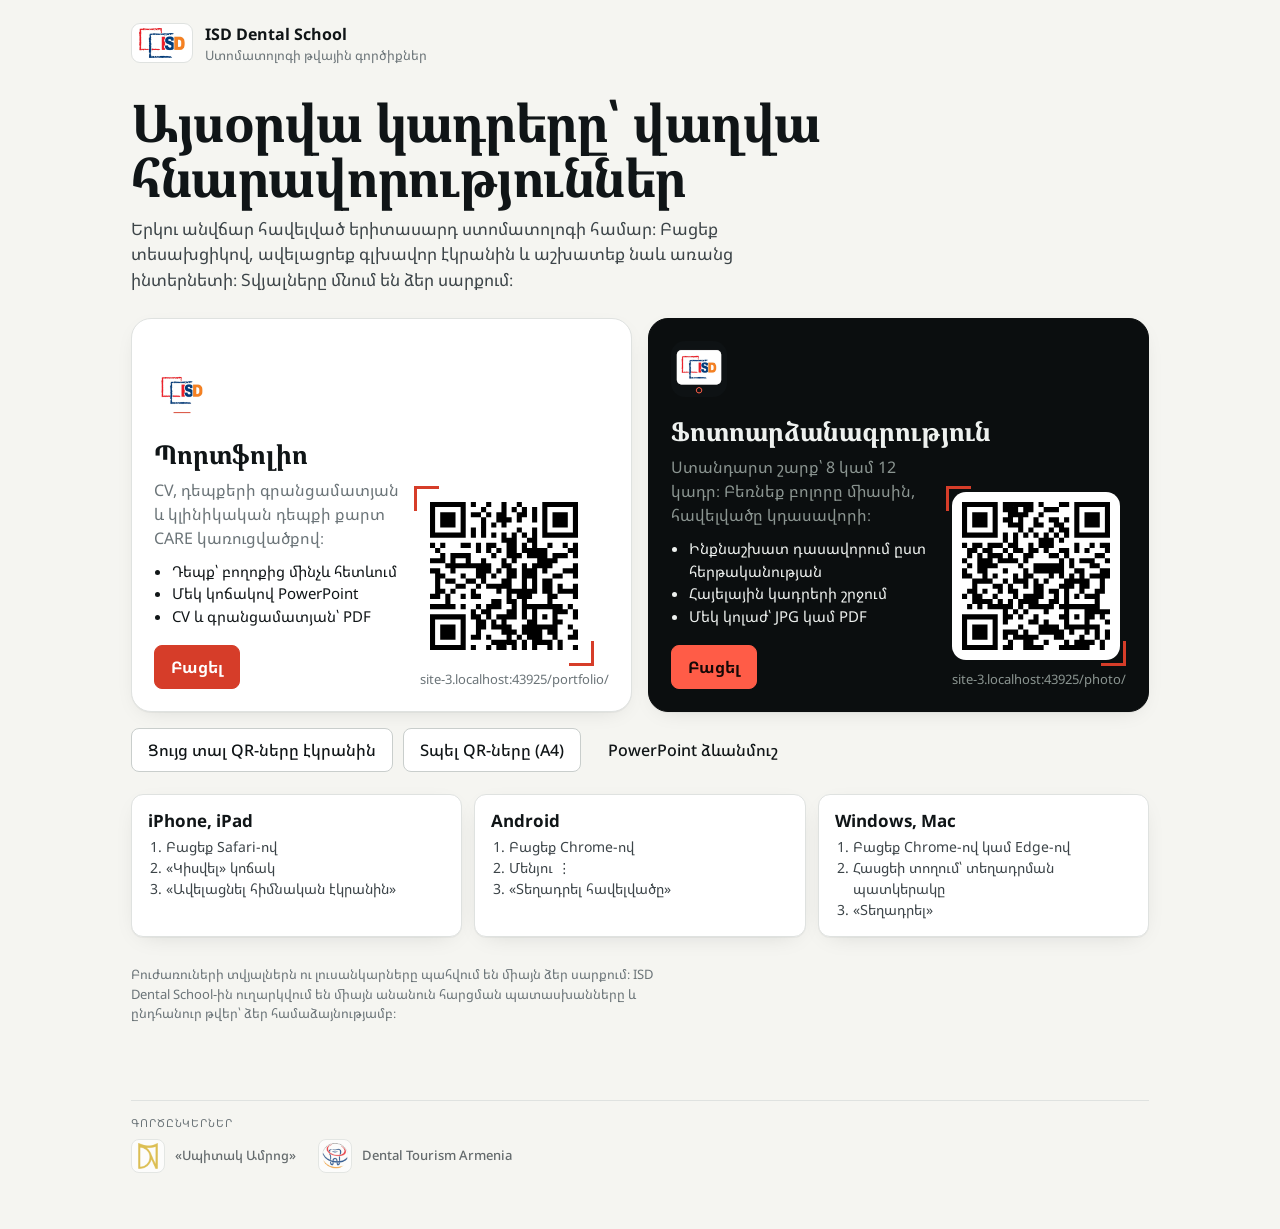
==== commit 11e9b613: "Partners: White Castle and Dental Tourism Armenia, quiet footer block Co-Authored-By: Claude Opus 5." ====
--- a/index.html
+++ b/index.html
@@ -106,12 +106,14 @@
   </section>
   <p class="foot">Բուժառուների տվյալներն ու լուսանկարները պահվում են միայն ձեր սարքում։ ISD Dental School-ին ուղարկվում են միայն անանուն հարցման պատասխանները և ընդհանուր թվեր՝ ձեր համաձայնությամբ։</p>
 </div>
+<div id="partners-slot" class="wrap" style="padding-top:0"></div>
 <div id="printqr"></div>
 <script src="assets/js/core.js"></script>
 <script src="assets/vendor/qrcode.js"></script>
 <script>
 {
   document.getElementById("mark").innerHTML = ISD.mark(false);
+  document.getElementById("partners-slot").innerHTML = ISD.partners(false);
   const base = location.href.replace(/[#?].*$/, "").replace(/index\.html$/, "");
   const urls = { portfolio: base + "portfolio/", photo: base + "photo/" };
   function svgQR(text) {
--- a/assets/css/base.css
+++ b/assets/css/base.css
@@ -52,6 +52,8 @@
 .brand b{font:700 15px/1 var(--font);letter-spacing:.02em}
 .brand small{display:block;font-size:12px;color:var(--ink-3);margin-top:3px}
 .mark{width:34px;height:34px;flex:none}
+.mark.logo{width:auto;height:40px;padding:4px 7px;box-sizing:border-box;background:#fff;border-radius:9px;border:1px solid var(--line);display:inline-flex;align-items:center}
+.mark.logo img{height:100%;width:auto;display:block}
 main{max-width:1080px;margin:0 auto;padding:18px max(16px,4vw) calc(110px + var(--safe-b))}
 .nav{position:fixed;inset:auto 0 0 0;z-index:30;display:grid;grid-template-columns:repeat(var(--n,4),minmax(0,1fr));background:var(--card);border-top:1px solid var(--line);padding:6px 6px calc(6px + var(--safe-b))}
 .nav button{background:none;border:0;min-height:52px;border-radius:10px;display:flex;flex-direction:column;align-items:center;justify-content:center;gap:2px;font-size:12px;color:var(--ink-3)}
@@ -125,3 +127,16 @@
   body{background:#fff;color:#111}
   main{padding:0;max-width:none}
 }
+
+/* partners: quiet, at the bottom */
+.partners{margin:28px 0 8px;padding-top:14px;border-top:1px solid var(--line)}
+.partners .plabel{font-size:11px;letter-spacing:.08em;text-transform:uppercase;color:var(--ink-3);margin:0 0 8px}
+.partners .plist{display:flex;flex-wrap:wrap;gap:10px 22px}
+.partners .pt{display:flex;align-items:center;gap:10px;text-decoration:none;color:var(--ink-2);opacity:.78;transition:opacity .2s}
+.partners .pt:hover,.partners .pt:focus-visible{opacity:1}
+.partners .pt img{width:34px;height:34px;object-fit:contain;border-radius:8px;background:#fff;padding:3px;box-sizing:border-box;border:1px solid var(--line)}
+.partners .pt b{font-size:13px;font-weight:500;display:block;line-height:1.2}
+.partners .pt small{display:block;font-size:12px;color:var(--ink-3);margin-top:2px;line-height:1.3}
+.partners.full .plist{flex-direction:column;gap:12px}
+.partners.full .pt{opacity:1}
+.partners.full .pt img{width:44px;height:44px}
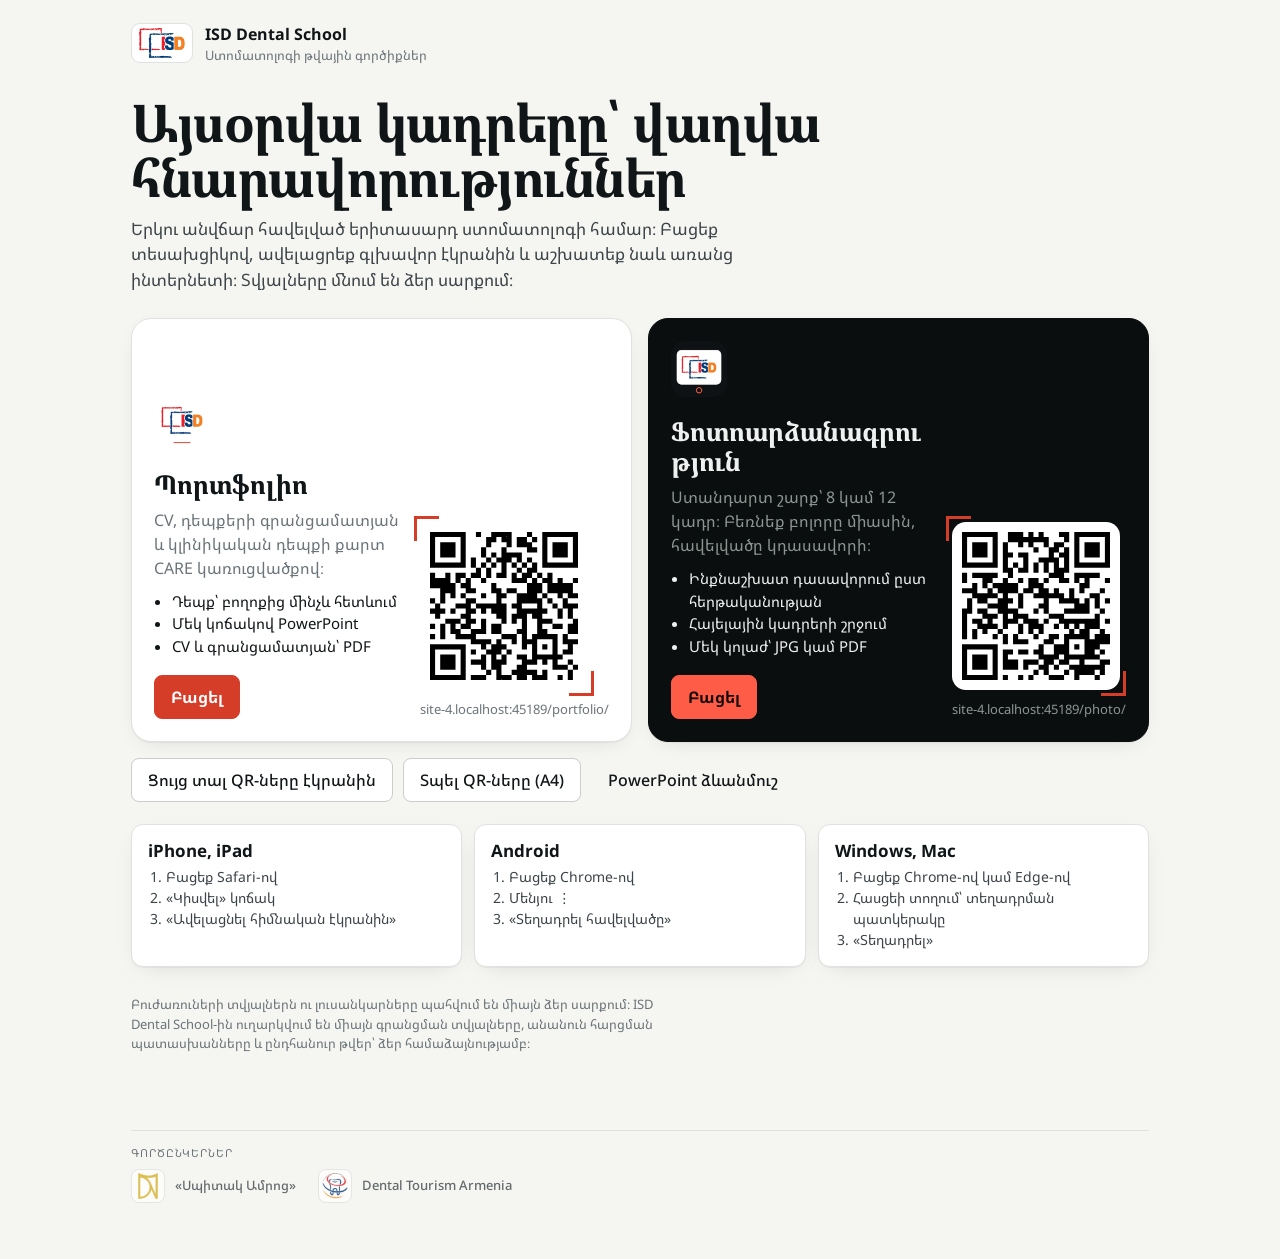
==== commit 7e56b643: "Registration gate for both apps; registrations sheet in Code.gs (Update 7) Co-Authored-By: Claude Op" ====
--- a/index.html
+++ b/index.html
@@ -104,7 +104,7 @@
     <div class="card"><h3>Android</h3><ol><li>Բացեք Chrome-ով</li><li>Մենյու ⋮</li><li>«Տեղադրել հավելվածը»</li></ol></div>
     <div class="card"><h3>Windows, Mac</h3><ol><li>Բացեք Chrome-ով կամ Edge-ով</li><li>Հասցեի տողում՝ տեղադրման պատկերակը</li><li>«Տեղադրել»</li></ol></div>
   </section>
-  <p class="foot">Բուժառուների տվյալներն ու լուսանկարները պահվում են միայն ձեր սարքում։ ISD Dental School-ին ուղարկվում են միայն անանուն հարցման պատասխանները և ընդհանուր թվեր՝ ձեր համաձայնությամբ։</p>
+  <p class="foot">Բուժառուների տվյալներն ու լուսանկարները պահվում են միայն ձեր սարքում։ ISD Dental School-ին ուղարկվում են միայն գրանցման տվյալները, անանուն հարցման պատասխանները և ընդհանուր թվեր՝ ձեր համաձայնությամբ։</p>
 </div>
 <div id="partners-slot" class="wrap" style="padding-top:0"></div>
 <div id="printqr"></div>
--- a/assets/css/base.css
+++ b/assets/css/base.css
@@ -140,3 +140,20 @@
 .partners.full .plist{flex-direction:column;gap:12px}
 .partners.full .pt{opacity:1}
 .partners.full .pt img{width:44px;height:44px}
+
+h1,h2,h3{overflow-wrap:break-word}
+@media(max-width:360px){.nav button{font-size:10.5px;letter-spacing:-.01em}}
+/* registration gate */
+.reggate{position:fixed;inset:0;z-index:40;background:var(--paper);overflow-y:auto;-webkit-overflow-scrolling:touch;padding:calc(20px + var(--safe-t)) max(18px,4vw) calc(28px + var(--safe-b))}
+.reginner{max-width:520px;margin:0 auto}
+.reghead{display:flex;align-items:center;justify-content:space-between;gap:12px;margin-bottom:26px}
+.regapp{font-size:13px;color:var(--ink-3);text-align:right}
+.reggate h1{font-size:clamp(30px,8vw,40px);line-height:1.1;margin:0 0 10px;letter-spacing:-.01em}
+.reggate .lead2{color:var(--ink-2);margin:0 0 20px;font-size:15px}
+.regsurvey{display:flex;flex-wrap:wrap;align-items:center;gap:12px;padding:14px 16px;border:1px solid var(--line);border-radius:14px;background:var(--card);margin:0 0 22px}
+.regsurvey b{display:block;font-size:15px}.regsurvey span{display:block;font-size:13px;color:var(--ink-3);margin-top:2px}
+.regsurvey .grow{flex:1 1 220px;min-width:0}.regsurvey .btn{flex:none}
+.regcheck{display:flex;align-items:flex-start;gap:12px;margin:4px 0 14px;font-size:14px;line-height:1.45;color:var(--ink-2)}
+.regcheck input{width:22px;height:22px;margin:1px 0 0;flex:none;accent-color:var(--accent)}
+.regsubmit{width:100%;justify-content:center;min-height:52px;font-size:17px;margin-top:8px}
+.regfoot{font-size:12px;color:var(--ink-3);text-align:center;margin:22px 0 0;letter-spacing:.02em}
